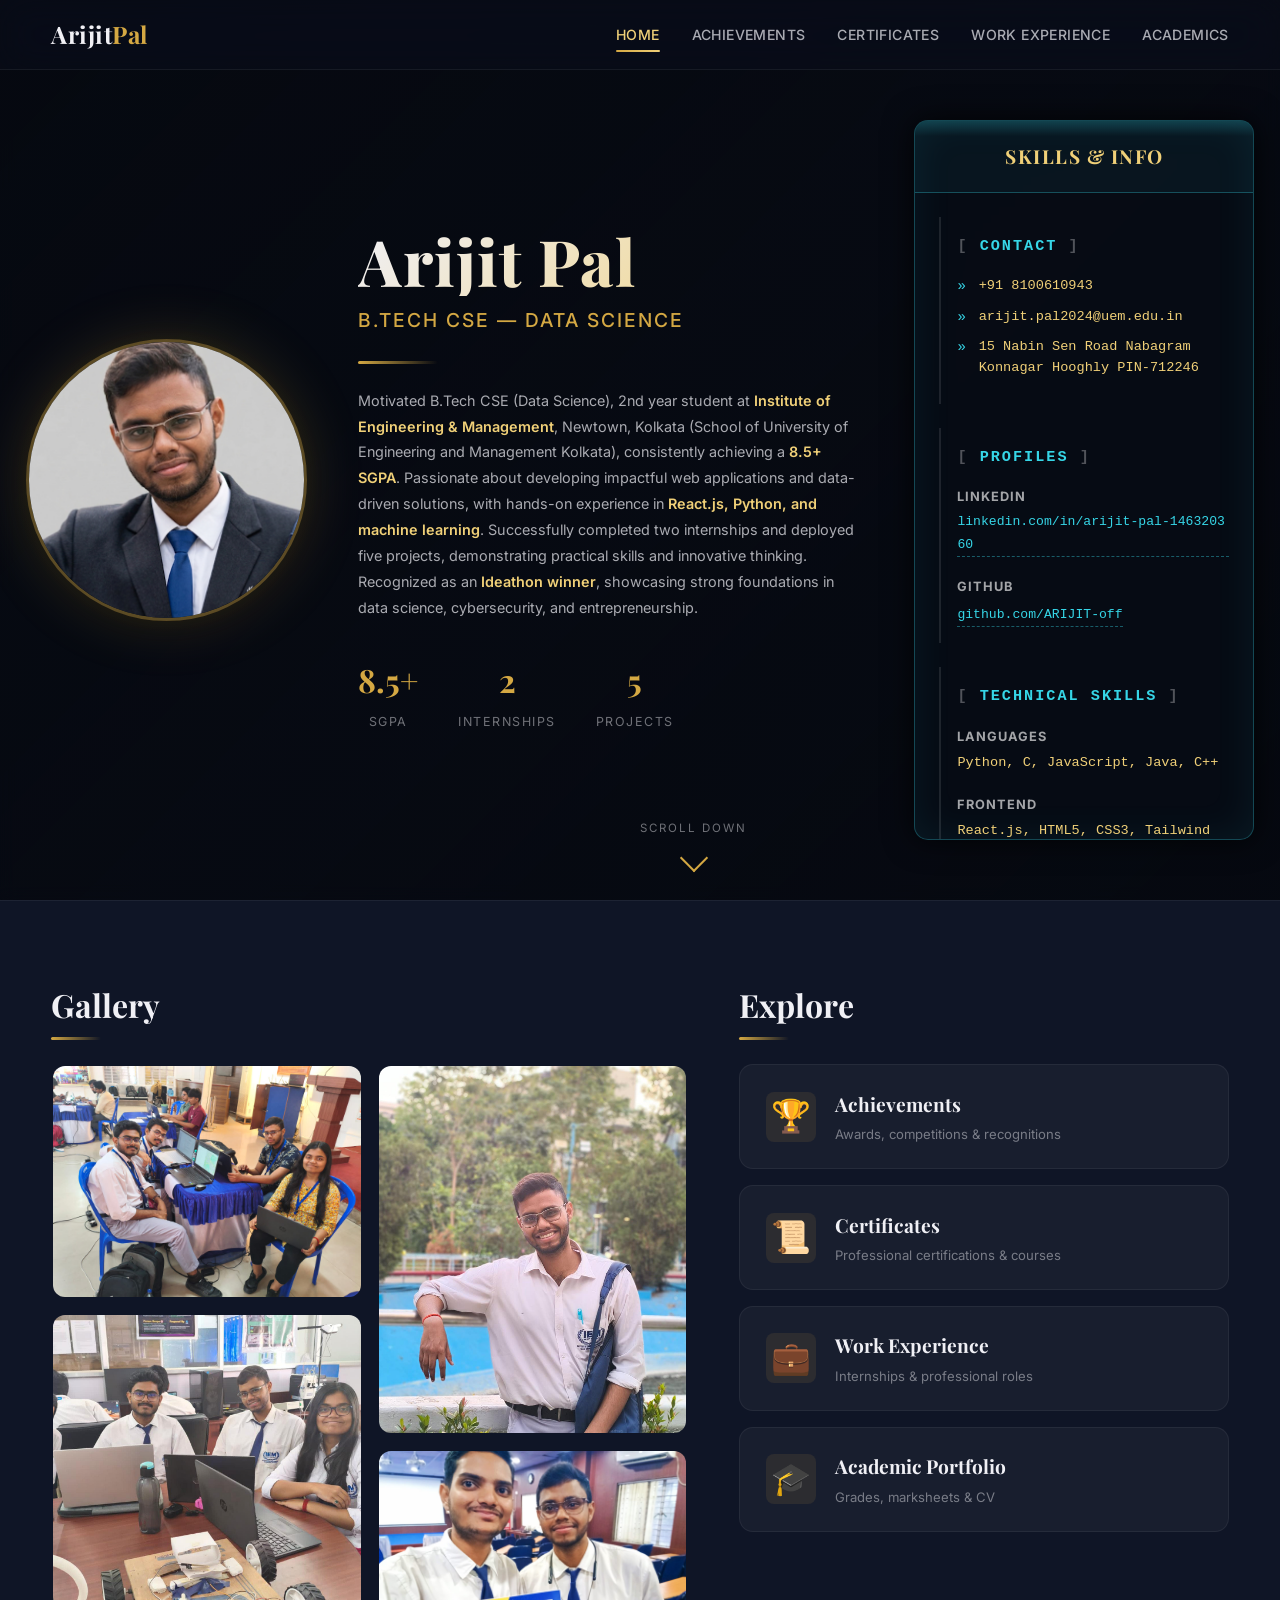
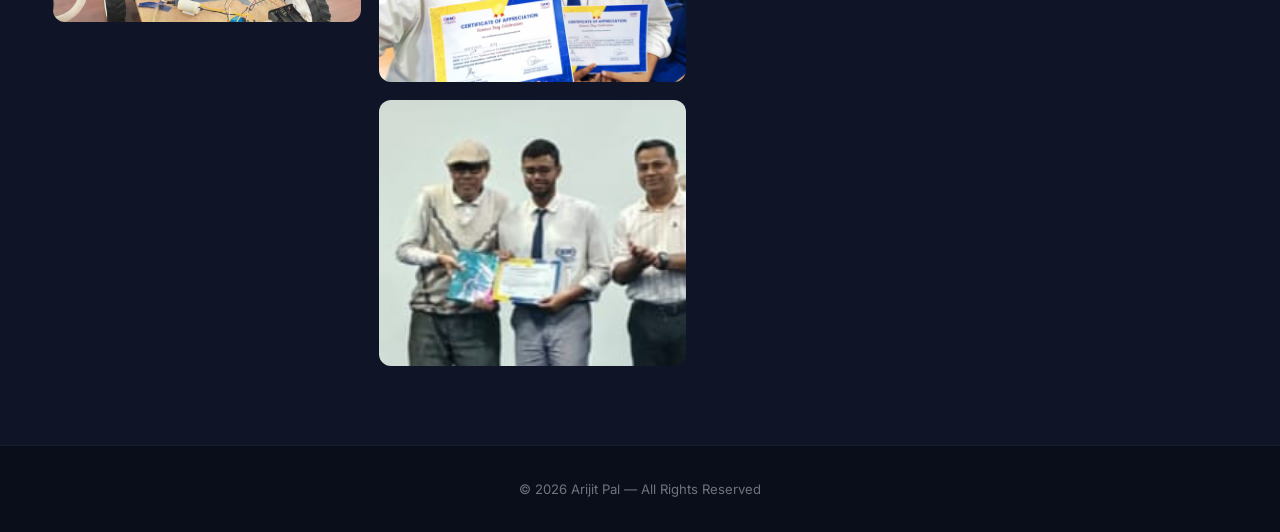
==== index.html @ daf79eeb "Deploy modern UI overhaul" ====
<!DOCTYPE html>
<html lang="en">
<head>
    <meta charset="UTF-8">
    <meta name="viewport" content="width=device-width, initial-scale=1.0">
    <title>Arijit Pal — Portfolio</title>
    <meta name="description" content="Portfolio of Arijit Pal — B.Tech CSE (Data Science) student, developer, and data science enthusiast.">
    <link rel="preconnect" href="https://fonts.googleapis.com">
    <link href="https://fonts.googleapis.com/css2?family=Playfair+Display:wght@400;600;700;800&family=Inter:wght@300;400;500;600;700&display=swap" rel="stylesheet">
    <link rel="stylesheet" href="styles.css">
</head>
<body>

    <!-- NAVBAR -->
    <nav class="navbar" id="navbar">
        <a href="index.html" class="nav-logo">Arijit<span>Pal</span></a>
        <div class="nav-links">
            <a href="index.html" class="nav-link active">Home</a>
            <a href="achievements.html" class="nav-link">Achievements</a>
            <a href="certificates.html" class="nav-link">Certificates</a>
            <a href="workexperience.html" class="nav-link">Work Experience</a>
            <a href="academic.html" class="nav-link">Academics</a>
        </div>
        <button class="nav-toggle" id="navToggle" aria-label="Toggle menu">
            <span></span><span></span><span></span>
        </button>
    </nav>

    <!-- HERO SECTION -->
    <section class="hero" id="hero">
        <video class="hero-video-bg" autoplay muted loop playsinline>
            <source src="HOME/Screen Recording 2026-04-04 205414.mp4" type="video/mp4">
        </video>
        <div class="hero-overlay"></div>
        <div class="hero-content">
            <!-- LEFT MAIN CONTENT -->
            <div class="hero-main" data-animate="fade-right">
                <div class="hero-photo-wrap">
                    <div class="hero-photo-glow"></div>
                    <img src="Screenshot 2026-03-30 230959.png" alt="Arijit Pal" class="hero-photo">
                </div>
                <div class="hero-text">
                    <h1 class="hero-name">Arijit Pal</h1>
                    <p class="hero-title">B.Tech CSE — Data Science</p>
                    <div class="hero-divider"></div>
                    <p class="hero-bio">
                        Motivated B.Tech CSE (Data Science), 2nd year student at 
                        <strong>Institute of Engineering &amp; Management</strong>, Newtown, Kolkata 
                        (School of University of Engineering and Management Kolkata), consistently achieving 
                        a <strong>8.5+ SGPA</strong>. Passionate about developing impactful web applications 
                        and data-driven solutions, with hands-on experience in <strong>React.js, Python, 
                        and machine learning</strong>. Successfully completed two internships and deployed 
                        five projects, demonstrating practical skills and innovative thinking. Recognized 
                        as an <strong>Ideathon winner</strong>, showcasing strong foundations in data science, 
                        cybersecurity, and entrepreneurship.
                    </p>
                    <div class="hero-stats">
                        <div class="stat-item">
                            <span class="stat-number">8.5+</span>
                            <span class="stat-label">SGPA</span>
                        </div>
                        <div class="stat-item">
                            <span class="stat-number">2</span>
                            <span class="stat-label">Internships</span>
                        </div>
                        <div class="stat-item">
                            <span class="stat-number">5</span>
                            <span class="stat-label">Projects</span>
                        </div>
                    </div>
                </div>
            </div>

            <!-- RIGHT SIDEBAR -->
            <div class="hero-sidebar" data-animate="fade-left" id="heroSidebar">
                <div class="sidebar-glow"></div>
                <div class="sidebar-progress-bar"></div>
                
                <div class="sidebar-header">
                    <div class="sidebar-title">Skills &amp; Info</div>
                </div>

                <div class="sidebar-content" id="sidebarContent">
                    <div class="sidebar-section cyber-reveal">
                        <h3>CONTACT</h3>
                        <ul>
                            <li><span class="sidebar-bullet">»</span> <span class="cyber-text">+91 8100610943</span></li>
                            <li><span class="sidebar-bullet">»</span> <span class="cyber-text">arijit.pal2024@uem.edu.in</span></li>
                            <li><span class="sidebar-bullet">»</span> <span class="cyber-text">15 Nabin Sen Road Nabagram<br>Konnagar Hooghly PIN-712246</span></li>
                        </ul>
                    </div>
                    
                    <div class="sidebar-section cyber-reveal">
                        <h3>PROFILES</h3>
                        <div class="sidebar-item">
                            <strong class="cyber-label">LinkedIn</strong>
                            <a href="https://linkedin.com/in/arijit-pal-146320360" class="cyber-link" target="_blank" rel="noopener noreferrer">linkedin.com/in/arijit-pal-146320360</a>
                        </div>
                        <div class="sidebar-item">
                            <strong class="cyber-label">GitHub</strong>
                            <a href="https://github.com/ARIJIT-off" class="cyber-link" target="_blank" rel="noopener noreferrer">github.com/ARIJIT-off</a>
                        </div>
                    </div>

                    <div class="sidebar-section cyber-reveal">
                        <h3>TECHNICAL SKILLS</h3>
                        <div class="sidebar-item">
                            <strong class="cyber-label">Languages</strong>
                            <p class="cyber-text">Python, C, JavaScript, Java, C++</p>
                        </div>
                        <div class="sidebar-item">
                            <strong class="cyber-label">Frontend</strong>
                            <p class="cyber-text">React.js, HTML5, CSS3, Tailwind</p>
                        </div>
                        <div class="sidebar-item">
                            <strong class="cyber-label">Backend</strong>
                            <p class="cyber-text">Node.js, Express.js, Next.js</p>
                        </div>
                        <div class="sidebar-item">
                            <strong class="cyber-label">Data / ML</strong>
                            <p class="cyber-text">Pandas, NumPy, Scikit-learn, EDA</p>
                        </div>
                        <div class="sidebar-item">
                            <strong class="cyber-label">Databases</strong>
                            <p class="cyber-text">MySQL, SQL, Data Warehousing</p>
                        </div>
                        <div class="sidebar-item">
                            <strong class="cyber-label">Tools</strong>
                            <p class="cyber-text">Git, GitHub, Canvas API, Leaflet.js</p>
                        </div>
                        <div class="sidebar-item">
                            <strong class="cyber-label">Security</strong>
                            <p class="cyber-text">Cybersecurity Fundamentals</p>
                        </div>
                        <div class="sidebar-item">
                            <strong class="cyber-label">Other</strong>
                            <p class="cyber-text">Framer Motion, Chart.js, qrcode.js</p>
                        </div>
                    </div>

                    <div class="sidebar-section cyber-reveal">
                        <h3>COLLEGE DETAILS</h3>
                        <div class="sidebar-item">
                            <strong class="cyber-label">Enrollment id</strong>
                            <p class="cyber-text">12024002037046</p>
                        </div>
                        <div class="sidebar-item">
                            <strong class="cyber-label">Registration No.</strong>
                            <p class="cyber-text">304202400901653</p>
                        </div>
                        <div class="sidebar-item">
                            <strong class="cyber-label">Institute</strong>
                            <p class="cyber-text">IEM Newtown/ UEM Kolkata</p>
                        </div>
                    </div>
                </div>
            </div>
        </div>
        <div class="scroll-indicator">
            <span>Scroll Down</span>
            <div class="scroll-arrow"></div>
        </div>
    </section>

    <!-- BOTTOM SECTION -->
    <section class="home-bottom" id="explore">
        <div class="home-bottom-inner">
            <!-- LEFT: Masonry Collage -->
            <div class="masonry-section" data-animate="fade-up">
                <h2 class="section-heading">Gallery</h2>
                <div class="masonry-grid" id="masonryGrid">
                    <div class="masonry-item masonry-tall">
                        <img src="HOME/hackathon.jpeg" alt="Hackathon" loading="lazy">
                        <div class="masonry-overlay"><span>Hackathon</span></div>
                    </div>
                    <div class="masonry-item">
                        <img src="HOME/idec.jpeg" alt="IDEC" loading="lazy">
                        <div class="masonry-overlay"><span>IDEC</span></div>
                    </div>
                    <div class="masonry-item masonry-wide">
                        <img src="HOME/WhatsApp Image 2026-04-04 at 22.47.04.jpeg" alt="Moment" loading="lazy">
                        <div class="masonry-overlay"><span>Moments</span></div>
                    </div>
                    <div class="masonry-item masonry-tall">
                        <img src="HOME/WhatsApp Image 2026-04-04 at 22.51.57.jpeg" alt="Event" loading="lazy">
                        <div class="masonry-overlay"><span>Events</span></div>
                    </div>
                    <div class="masonry-item">
                        <img src="HOME/nice guy.jpeg" alt="Portrait" loading="lazy">
                        <div class="masonry-overlay"><span>Portrait</span></div>
                    </div>
                </div>
            </div>

            <!-- RIGHT: Navigation Cards -->
            <div class="nav-cards-section" data-animate="fade-up">
                <h2 class="section-heading">Explore</h2>
                <div class="nav-cards">
                    <a href="achievements.html" class="nav-card" id="navCardAchievements">
                        <div class="nav-card-icon">🏆</div>
                        <div class="nav-card-content">
                            <h3>Achievements</h3>
                            <p>Awards, competitions & recognitions</p>
                        </div>
                        <div class="nav-card-arrow">→</div>
                    </a>
                    <a href="certificates.html" class="nav-card" id="navCardCertificates">
                        <div class="nav-card-icon">📜</div>
                        <div class="nav-card-content">
                            <h3>Certificates</h3>
                            <p>Professional certifications & courses</p>
                        </div>
                        <div class="nav-card-arrow">→</div>
                    </a>
                    <a href="workexperience.html" class="nav-card" id="navCardWork">
                        <div class="nav-card-icon">💼</div>
                        <div class="nav-card-content">
                            <h3>Work Experience</h3>
                            <p>Internships & professional roles</p>
                        </div>
                        <div class="nav-card-arrow">→</div>
                    </a>
                    <a href="academic.html" class="nav-card" id="navCardAcademic">
                        <div class="nav-card-icon">🎓</div>
                        <div class="nav-card-content">
                            <h3>Academic Portfolio</h3>
                            <p>Grades, marksheets & CV</p>
                        </div>
                        <div class="nav-card-arrow">→</div>
                    </a>
                </div>
            </div>
        </div>
    </section>

    <!-- FOOTER -->
    <footer class="footer">
        <p>&copy; 2026 Arijit Pal — All Rights Reserved</p>
    </footer>

    <script src="main.js"></script>
</body>
</html>
---- styles.css ----
/* ===================================
   GLOBAL DESIGN SYSTEM
   =================================== */
:root {
    --bg-primary: #0a0e1a;
    --bg-secondary: #0f1526;
    --bg-card: rgba(15, 21, 38, 0.85);
    --bg-card-hover: rgba(25, 35, 60, 0.95);
    --bg-glass: rgba(255, 255, 255, 0.04);
    --bg-glass-hover: rgba(255, 255, 255, 0.08);

    --accent-gold: #d4a843;
    --accent-gold-light: #f0d078;
    --accent-blue: #4a9eff;
    --accent-blue-dark: #2d6bc4;
    --accent-cyan: #36d6e7;

    --text-primary: #f0f0f5;
    --text-secondary: rgba(240, 240, 245, 0.7);
    --text-muted: rgba(240, 240, 245, 0.45);

    --border-subtle: rgba(255, 255, 255, 0.06);
    --border-accent: rgba(212, 168, 67, 0.3);

    --font-display: 'Playfair Display', Georgia, serif;
    --font-body: 'Inter', -apple-system, BlinkMacSystemFont, sans-serif;

    --radius-sm: 8px;
    --radius-md: 14px;
    --radius-lg: 22px;
    --radius-xl: 32px;

    --shadow-card: 0 8px 32px rgba(0, 0, 0, 0.4);
    --shadow-glow: 0 0 40px rgba(212, 168, 67, 0.15);
    --shadow-hover: 0 12px 48px rgba(0, 0, 0, 0.6);

    --transition-fast: 0.2s cubic-bezier(0.4, 0, 0.2, 1);
    --transition-smooth: 0.4s cubic-bezier(0.4, 0, 0.2, 1);
    --transition-slow: 0.6s cubic-bezier(0.22, 1, 0.36, 1);
}

*, *::before, *::after {
    margin: 0;
    padding: 0;
    box-sizing: border-box;
}

html {
    scroll-behavior: smooth;
    font-size: 16px;
}

body {
    font-family: var(--font-body);
    background: var(--bg-primary);
    color: var(--text-primary);
    line-height: 1.7;
    overflow-x: hidden;
    -webkit-font-smoothing: antialiased;
}

img {
    display: block;
    max-width: 100%;
    height: auto;
}

a {
    color: inherit;
    text-decoration: none;
}

/* ===================================
   NAVBAR
   =================================== */
.navbar {
    position: fixed;
    top: 0;
    left: 0;
    right: 0;
    z-index: 1000;
    display: flex;
    align-items: center;
    justify-content: space-between;
    padding: 0 clamp(1.5rem, 4vw, 4rem);
    height: 70px;
    background: rgba(10, 14, 26, 0.6);
    backdrop-filter: blur(20px) saturate(1.6);
    -webkit-backdrop-filter: blur(20px) saturate(1.6);
    border-bottom: 1px solid var(--border-subtle);
    transition: background var(--transition-fast);
}

.navbar.scrolled {
    background: rgba(10, 14, 26, 0.92);
}

.nav-logo {
    font-family: var(--font-display);
    font-size: 1.5rem;
    font-weight: 700;
    letter-spacing: 0.5px;
    color: var(--text-primary);
}
.nav-logo span {
    color: var(--accent-gold);
}

.nav-links {
    display: flex;
    gap: 2rem;
}

.nav-link {
    font-size: 0.88rem;
    font-weight: 500;
    letter-spacing: 0.4px;
    text-transform: uppercase;
    color: var(--text-secondary);
    position: relative;
    padding: 0.25rem 0;
    transition: color var(--transition-fast);
}
.nav-link::after {
    content: '';
    position: absolute;
    bottom: -2px;
    left: 0;
    width: 0;
    height: 2px;
    background: linear-gradient(90deg, var(--accent-gold), var(--accent-gold-light));
    border-radius: 1px;
    transition: width var(--transition-smooth);
}
.nav-link:hover,
.nav-link.active {
    color: var(--accent-gold-light);
}
.nav-link:hover::after,
.nav-link.active::after {
    width: 100%;
}

.nav-toggle {
    display: none;
    flex-direction: column;
    gap: 5px;
    background: none;
    border: none;
    cursor: pointer;
    padding: 4px;
}
.nav-toggle span {
    width: 24px;
    height: 2px;
    background: var(--text-primary);
    border-radius: 2px;
    transition: var(--transition-fast);
}

/* ===================================
   HERO SECTION
   =================================== */
.hero {
    position: relative;
    min-height: 100vh;
    display: flex;
    align-items: center;
    justify-content: center;
    overflow: hidden;
}

.hero-video-bg {
    position: absolute;
    inset: 0;
    width: 100%;
    height: 100%;
    object-fit: cover;
    z-index: 0;
}

.hero-overlay {
    position: absolute;
    inset: 0;
    background: linear-gradient(
        135deg,
        rgba(6, 9, 16, 0.96) 0%,
        rgba(6, 9, 16, 0.75) 50%,
        rgba(6, 9, 16, 0.96) 100%
    );
    backdrop-filter: blur(8px);
    -webkit-backdrop-filter: blur(8px);
    z-index: 1;
}

.hero-content {
    position: relative;
    z-index: 2;
    display: grid;
    grid-template-columns: 1fr 340px;
    gap: clamp(2rem, 4vw, 4rem);
    max-width: 1400px;
    width: 96%;
    padding-top: 100px;
    padding-bottom: 40px;
    align-items: center;
}

.hero-main {
    display: flex;
    align-items: center;
    gap: clamp(2rem, 4vw, 4rem);
}

/* ===================================
   CYBERPUNK HUD SIDEBAR
   =================================== */
.hero-sidebar {
    position: relative;
    background: rgba(8, 12, 22, 0.85);
    backdrop-filter: blur(20px);
    -webkit-backdrop-filter: blur(20px);
    border: 1px solid rgba(54, 214, 231, 0.3);
    border-radius: var(--radius-md);
    color: var(--text-primary);
    font-size: 0.88rem;
    max-height: 80vh;
    box-shadow: 0 0 30px rgba(0, 0, 0, 0.8), inset 0 0 40px rgba(54, 214, 231, 0.08);
    display: flex;
    flex-direction: column;
    overflow: hidden; /* Content scrolls inside .sidebar-content */
}

/* Mouse spotlight glow via JS */
.sidebar-glow {
    position: absolute;
    top: 0; left: 0; right: 0; bottom: 0;
    background: radial-gradient(
        500px circle at var(--mouse-x, -1000px) var(--mouse-y, -1000px),
        rgba(54, 214, 231, 0.15),
        transparent 40%
    );
    z-index: 0;
    pointer-events: none;
    transition: background 0.1s;
}

/* Moving scanline */
.hero-sidebar::after {
    content: '';
    position: absolute;
    top: 0; left: 0;
    width: 100%;
    height: 15px;
    background: linear-gradient(to bottom, rgba(54, 214, 231, 0.2), transparent);
    animation: scanline 8s linear infinite;
    pointer-events: none;
    z-index: 10;
}
@keyframes scanline {
    0% { transform: translateY(-15px); opacity: 0; }
    5% { opacity: 1; }
    40% { opacity: 1; }
    50% { transform: translateY(100vh); opacity: 0; }
    100% { transform: translateY(100vh); opacity: 0; }
}

/* Scroll progress indicator */
.sidebar-progress-bar {
    position: absolute;
    left: 0;
    top: 0;
    width: 3px;
    height: calc(100% * var(--scroll-progress, 0));
    background: var(--accent-cyan);
    box-shadow: 0 0 15px var(--accent-cyan);
    z-index: 5;
    transition: height 0.1s ease-out;
}

/* HUD Header inside sidebar */
.sidebar-header {
    display: flex;
    justify-content: center;
    align-items: center;
    padding: 1.2rem 1.5rem;
    background: rgba(54, 214, 231, 0.05);
    border-bottom: 1px solid rgba(54, 214, 231, 0.3);
    position: relative;
    z-index: 2;
}
.sidebar-title {
    font-family: var(--font-display);
    font-size: 1.2rem;
    font-weight: 700;
    color: var(--accent-gold-light);
    letter-spacing: 1.5px;
    text-transform: uppercase;
}

/* Scrollable Content */
.sidebar-content {
    padding: 1.5rem;
    overflow-y: auto;
    position: relative;
    z-index: 2;
    flex: 1; 
    scroll-behavior: smooth;
}

.sidebar-content::-webkit-scrollbar {
    width: 4px;
}
.sidebar-content::-webkit-scrollbar-thumb {
    background: rgba(54, 214, 231, 0.5);
    border-radius: 2px;
}
.sidebar-content::-webkit-scrollbar-track {
    background: transparent;
}

/* Sections */
.sidebar-section {
    position: relative;
    padding: 1rem 0 1rem 1rem;
    margin-bottom: 1.5rem;
    border-left: 2px solid rgba(255, 255, 255, 0.1);
    transition: all 0.4s cubic-bezier(0.175, 0.885, 0.32, 1.275);
}
.sidebar-section:hover {
    border-left-color: var(--accent-cyan);
    background: linear-gradient(90deg, rgba(54, 214, 231, 0.05), transparent);
    transform: translateX(6px);
}
.sidebar-section h3 {
    font-family: 'Courier New', Courier, monospace;
    font-size: 0.95rem;
    font-weight: 700;
    color: var(--accent-cyan);
    text-transform: uppercase;
    margin-bottom: 1rem;
    letter-spacing: 2px;
    display: inline-block;
}
.sidebar-section h3::before {
    content: '[ ';
    color: rgba(255, 255, 255, 0.3);
}
.sidebar-section h3::after {
    content: ' ]';
    color: rgba(255, 255, 255, 0.3);
}

/* Scroll Reveal animation for items */
.cyber-reveal {
    opacity: 0;
    transform: translateY(20px);
}
.cyber-reveal.visible {
    opacity: 1;
    transform: translateY(0);
}

/* Items */
.sidebar-section ul {
    list-style: none;
    margin: 0;
    padding: 0;
}
.sidebar-section ul li {
    display: flex;
    gap: 0.8rem;
    margin-bottom: 0.6rem;
    color: var(--text-secondary);
    line-height: 1.5;
}
.sidebar-bullet {
    color: var(--accent-cyan);
    font-family: monospace;
}
.cyber-label {
    color: rgba(255, 255, 255, 0.9);
    font-size: 0.8rem;
    text-transform: uppercase;
    letter-spacing: 1px;
    display: block;
    margin-bottom: 0.2rem;
    opacity: 0.7;
}
.cyber-text {
    color: var(--accent-gold-light);
    font-family: 'Courier New', Courier, monospace;
    font-size: 0.85rem;
    margin: 0;
}
.cyber-link {
    color: var(--accent-cyan);
    font-family: 'Courier New', Courier, monospace;
    font-size: 0.82rem;
    transition: all 0.2s;
    text-decoration: none;
    border-bottom: 1px dashed rgba(54, 214, 231, 0.4);
    display: inline-block;
    word-break: break-all;
}
.cyber-link:hover {
    color: #fff;
    border-bottom-color: #fff;
    text-shadow: 0 0 8px rgba(255, 255, 255, 0.5);
}

.sidebar-item {
    margin-bottom: 1.2rem;
}
.sidebar-item:last-child {
    margin-bottom: 0;
}

.hero-photo-wrap {
    position: relative;
    flex-shrink: 0;
}
.hero-photo-glow {
    position: absolute;
    inset: -20px;
    border-radius: 50%;
    background: radial-gradient(circle, rgba(212, 168, 67, 0.25), transparent 70%);
    animation: glowPulse 4s ease-in-out infinite;
    z-index: 0;
}
@keyframes glowPulse {
    0%, 100% { opacity: 0.6; transform: scale(1); }
    50% { opacity: 1; transform: scale(1.08); }
}

.hero-photo {
    width: clamp(180px, 22vw, 300px);
    height: clamp(180px, 22vw, 300px);
    border-radius: 50%;
    object-fit: cover;
    border: 3px solid rgba(212, 168, 67, 0.4);
    box-shadow: 0 0 60px rgba(212, 168, 67, 0.2), var(--shadow-card);
    position: relative;
    z-index: 1;
    transition: transform var(--transition-smooth);
}
.hero-photo:hover {
    transform: scale(1.05);
}

.hero-text {
    flex: 1;
}

.hero-name {
    font-family: var(--font-display);
    font-size: clamp(2.4rem, 5vw, 4rem);
    font-weight: 800;
    letter-spacing: 1px;
    background: linear-gradient(135deg, var(--text-primary), var(--accent-gold-light));
    -webkit-background-clip: text;
    -webkit-text-fill-color: transparent;
    background-clip: text;
    line-height: 1.1;
}

.hero-title {
    font-size: clamp(1rem, 1.5vw, 1.2rem);
    font-weight: 500;
    color: var(--accent-gold);
    margin-top: 0.5rem;
    letter-spacing: 2px;
    text-transform: uppercase;
}

.hero-divider {
    width: 80px;
    height: 3px;
    background: linear-gradient(90deg, var(--accent-gold), transparent);
    margin: 1.5rem 0;
    border-radius: 2px;
}

.hero-bio {
    font-size: clamp(0.9rem, 1.1vw, 1.05rem);
    color: var(--text-secondary);
    line-height: 1.8;
    max-width: 600px;
}
.hero-bio strong {
    color: var(--accent-gold-light);
    font-weight: 600;
}

.hero-stats {
    display: flex;
    gap: 2.5rem;
    margin-top: 2rem;
}
.stat-item {
    text-align: center;
}
.stat-number {
    display: block;
    font-family: var(--font-display);
    font-size: 2rem;
    font-weight: 700;
    color: var(--accent-gold);
}
.stat-label {
    font-size: 0.78rem;
    text-transform: uppercase;
    letter-spacing: 1.5px;
    color: var(--text-muted);
    margin-top: 0.2rem;
}

/* Scroll indicator */
.scroll-indicator {
    position: absolute;
    bottom: 2rem;
    left: 50%;
    transform: translateX(-50%);
    z-index: 2;
    text-align: center;
    animation: fadeInUp 1s 1.5s both;
}
.scroll-indicator span {
    font-size: 0.72rem;
    text-transform: uppercase;
    letter-spacing: 2px;
    color: var(--text-muted);
}
.scroll-arrow {
    width: 20px;
    height: 20px;
    border-right: 2px solid var(--accent-gold);
    border-bottom: 2px solid var(--accent-gold);
    transform: rotate(45deg);
    margin: 0.5rem auto 0;
    animation: scrollBounce 2s ease-in-out infinite;
}
@keyframes scrollBounce {
    0%, 100% { transform: rotate(45deg) translateY(0); opacity: 0.5; }
    50% { transform: rotate(45deg) translateY(6px); opacity: 1; }
}

/* ===================================
   HOME BOTTOM SECTION
   =================================== */
.home-bottom {
    padding: clamp(3rem, 6vw, 6rem) 0;
    background: var(--bg-secondary);
    border-top: 1px solid var(--border-subtle);
}

.home-bottom-inner {
    display: grid;
    grid-template-columns: 1.3fr 1fr;
    gap: clamp(2rem, 4vw, 4rem);
    max-width: 1300px;
    margin: 0 auto;
    padding: 0 clamp(1.5rem, 4vw, 4rem);
}

.section-heading {
    font-family: var(--font-display);
    font-size: clamp(1.6rem, 2.5vw, 2.2rem);
    font-weight: 700;
    margin-bottom: 2rem;
    position: relative;
    display: inline-block;
}
.section-heading::after {
    content: '';
    position: absolute;
    bottom: -8px;
    left: 0;
    width: 50px;
    height: 3px;
    background: linear-gradient(90deg, var(--accent-gold), transparent);
    border-radius: 2px;
}

/* MASONRY GRID — Pinterest-style */
.masonry-grid {
    columns: 2;
    column-gap: 14px;
}

.masonry-item {
    break-inside: avoid;
    margin-bottom: 14px;
    border-radius: var(--radius-md);
    overflow: hidden;
    position: relative;
    cursor: pointer;
    border: 2px solid transparent;
    transition: transform var(--transition-smooth), border-color var(--transition-smooth), box-shadow var(--transition-smooth);
}
.masonry-item:hover {
    transform: translateY(-4px);
    border-color: var(--accent-gold);
    box-shadow: 0 8px 30px rgba(212, 168, 67, 0.2);
    z-index: 2;
}
.masonry-item img {
    width: 100%;
    height: auto;
    display: block;
    object-fit: cover;
    transition: transform var(--transition-slow), filter var(--transition-smooth);
}
.masonry-item:hover img {
    transform: scale(1.06);
    filter: brightness(1.1);
}
.masonry-overlay {
    position: absolute;
    inset: 0;
    background: linear-gradient(to top, rgba(10, 14, 26, 0.85) 0%, rgba(10, 14, 26, 0.3) 40%, transparent 70%);
    display: flex;
    align-items: flex-end;
    padding: 1rem 1.2rem;
    opacity: 0;
    transition: opacity var(--transition-smooth);
}
.masonry-item:hover .masonry-overlay {
    opacity: 1;
}
.masonry-overlay span {
    font-size: 0.85rem;
    font-weight: 600;
    letter-spacing: 0.5px;
    color: var(--accent-gold-light);
}

/* NAV CARDS */
.nav-cards {
    display: flex;
    flex-direction: column;
    gap: 1rem;
}

.nav-card {
    display: flex;
    align-items: center;
    gap: 1.2rem;
    padding: 1.4rem 1.6rem;
    background: var(--bg-glass);
    border: 1px solid var(--border-subtle);
    border-radius: var(--radius-md);
    transition: all var(--transition-smooth);
    position: relative;
    overflow: hidden;
}
.nav-card::before {
    content: '';
    position: absolute;
    inset: 0;
    background: linear-gradient(135deg, rgba(212, 168, 67, 0.08), transparent);
    opacity: 0;
    transition: opacity var(--transition-fast);
}
.nav-card:hover {
    background: var(--bg-glass-hover);
    border-color: var(--border-accent);
    transform: translateX(8px);
    box-shadow: var(--shadow-glow);
}
.nav-card:hover::before {
    opacity: 1;
}

.nav-card-icon {
    font-size: 2rem;
    flex-shrink: 0;
    width: 50px;
    height: 50px;
    display: flex;
    align-items: center;
    justify-content: center;
    background: rgba(212, 168, 67, 0.1);
    border-radius: var(--radius-sm);
}

.nav-card-content h3 {
    font-family: var(--font-display);
    font-size: 1.2rem;
    font-weight: 700;
    margin-bottom: 0.2rem;
}
.nav-card-content p {
    font-size: 0.82rem;
    color: var(--text-muted);
}

.nav-card-arrow {
    margin-left: auto;
    font-size: 1.5rem;
    color: var(--accent-gold);
    opacity: 0;
    transform: translateX(-10px);
    transition: all var(--transition-smooth);
}
.nav-card:hover .nav-card-arrow {
    opacity: 1;
    transform: translateX(0);
}

/* ===================================
   PAGE HEADER (Sub-pages)
   =================================== */
.page-hero {
    position: relative;
    min-height: 50vh;
    display: flex;
    align-items: center;
    justify-content: center;
    overflow: hidden;
    padding-top: 70px;
}
.page-hero .hero-video-bg {
    position: absolute;
    inset: 0;
    width: 100%;
    height: 100%;
    object-fit: cover;
    z-index: 0;
}
.page-hero .hero-overlay {
    position: absolute;
    inset: 0;
    background: rgba(10, 14, 26, 0.7);
    z-index: 1;
}
.page-hero-content {
    position: relative;
    z-index: 2;
    text-align: center;
}
.page-hero-content h1 {
    font-family: var(--font-display);
    font-size: clamp(2.5rem, 5vw, 4rem);
    font-weight: 800;
    background: linear-gradient(135deg, var(--text-primary), var(--accent-gold-light));
    -webkit-background-clip: text;
    -webkit-text-fill-color: transparent;
    background-clip: text;
}
.page-hero-content p {
    color: var(--text-secondary);
    margin-top: 0.5rem;
    font-size: 1.1rem;
}

/* ===================================
   SPLIT SECTIONS (Achievements)
   =================================== */
.split-section {
    position: relative;
    min-height: 60vh;
    padding: clamp(3rem, 6vw, 6rem) clamp(1.5rem, 4vw, 4rem);
    display: flex;
    align-items: center;
    justify-content: center;
    overflow: hidden;
}
.split-section .section-video-bg {
    position: absolute;
    inset: 0;
    width: 100%;
    height: 100%;
    object-fit: cover;
    z-index: 0;
}
.split-section .section-overlay {
    position: absolute;
    inset: 0;
    background: rgba(10, 14, 26, 0.75);
    z-index: 1;
}
.split-section .section-content {
    position: relative;
    z-index: 2;
    max-width: 1300px;
    width: 100%;
}

/* COLLAGE LAYOUT — True masonry with CSS columns */
.collage-grid {
    columns: 2;
    column-gap: 14px;
}

.collage-item {
    break-inside: avoid;
    margin-bottom: 14px;
    border-radius: var(--radius-md);
    overflow: hidden;
    position: relative;
    border: 2px solid rgba(255, 255, 255, 0.08);
    transition: transform var(--transition-smooth), box-shadow var(--transition-smooth), border-color var(--transition-smooth);
}
.collage-item:hover {
    transform: translateY(-4px);
    box-shadow: 0 12px 40px rgba(212, 168, 67, 0.25);
    border-color: var(--accent-gold);
    z-index: 3;
}
.collage-item img {
    width: 100%;
    height: auto;
    display: block;
    transition: transform var(--transition-slow), filter var(--transition-smooth);
}
.collage-item:hover img {
    transform: scale(1.05);
    filter: brightness(1.1);
}
.collage-item::after {
    content: '';
    position: absolute;
    inset: 0;
    background: linear-gradient(to top, rgba(10, 14, 26, 0.5) 0%, transparent 50%);
    pointer-events: none;
    transition: opacity var(--transition-smooth);
}
.collage-item:hover::after {
    opacity: 0.3;
}

/* PDF CARDS */
.pdf-grid {
    display: grid;
    grid-template-columns: repeat(auto-fill, minmax(340px, 1fr));
    gap: 1.5rem;
    margin-top: 2rem;
}

.pdf-card {
    background: var(--bg-card);
    border: 1px solid var(--border-subtle);
    border-radius: var(--radius-md);
    overflow: hidden;
    transition: all var(--transition-smooth);
}
.pdf-card:hover {
    border-color: var(--border-accent);
    box-shadow: var(--shadow-glow);
    transform: translateY(-4px);
}

.pdf-preview {
    width: 100%;
    height: 220px;
    background: #111827;
    position: relative;
    overflow: hidden;
}
.pdf-preview iframe,
.pdf-preview embed,
.pdf-preview canvas {
    width: 100%;
    height: 100%;
    border: none;
}
.pdf-preview-placeholder {
    width: 100%;
    height: 100%;
    display: flex;
    flex-direction: column;
    align-items: center;
    justify-content: center;
    background: linear-gradient(135deg, #111827, #1a2332);
    color: var(--text-muted);
    font-size: 0.85rem;
}
.pdf-preview-placeholder .pdf-icon {
    font-size: 3rem;
    margin-bottom: 0.5rem;
}

.pdf-info {
    padding: 1.2rem 1.4rem;
}
.pdf-info h3 {
    font-family: var(--font-display);
    font-size: 1rem;
    font-weight: 600;
    margin-bottom: 0.6rem;
    color: var(--accent-gold-light);
}
.pdf-info p {
    font-size: 0.83rem;
    color: var(--text-secondary);
    line-height: 1.7;
}
.pdf-link {
    display: inline-flex;
    align-items: center;
    gap: 0.4rem;
    margin-top: 0.8rem;
    font-size: 0.8rem;
    font-weight: 600;
    color: var(--accent-blue);
    transition: color var(--transition-fast);
}
.pdf-link:hover {
    color: var(--accent-cyan);
}

/* ===================================
   CERTIFICATE CARDS
   =================================== */
.cert-grid {
    display: grid;
    grid-template-columns: repeat(auto-fill, minmax(300px, 1fr));
    gap: 1.5rem;
    max-width: 1300px;
    margin: 0 auto;
    padding: clamp(2rem, 4vw, 4rem) clamp(1.5rem, 4vw, 4rem);
}

.cert-card {
    background: var(--bg-card);
    border: 1px solid var(--border-subtle);
    border-radius: var(--radius-md);
    overflow: hidden;
    transition: all var(--transition-smooth);
}
.cert-card:hover {
    border-color: var(--border-accent);
    box-shadow: var(--shadow-glow);
    transform: translateY(-4px);
}
.cert-card .pdf-preview {
    height: 200px;
}
.cert-card .cert-info {
    padding: 1rem 1.2rem;
}
.cert-card .cert-info h3 {
    font-family: var(--font-display);
    font-size: 0.95rem;
    font-weight: 600;
    color: var(--accent-gold-light);
}
.cert-card .cert-info p {
    font-size: 0.8rem;
    color: var(--text-muted);
    margin-top: 0.3rem;
}

/* ===================================
   WORK EXPERIENCE
   =================================== */
.work-main-card {
    max-width: 1100px;
    margin: 0 auto;
    display: grid;
    grid-template-columns: 1fr 1fr;
    gap: 2.5rem;
    align-items: start;
    padding: clamp(2rem, 4vw, 4rem) clamp(1.5rem, 4vw, 4rem);
}
.work-main-card .pdf-preview {
    height: 380px;
    border-radius: var(--radius-md);
    overflow: hidden;
    border: 1px solid var(--border-subtle);
}
.work-description {
    padding: 1rem 0;
}
.work-description h2 {
    font-family: var(--font-display);
    font-size: 1.8rem;
    font-weight: 700;
    margin-bottom: 1rem;
    background: linear-gradient(135deg, var(--text-primary), var(--accent-gold-light));
    -webkit-background-clip: text;
    -webkit-text-fill-color: transparent;
    background-clip: text;
}
.work-description p {
    font-size: 0.95rem;
    color: var(--text-secondary);
    line-height: 1.9;
}

.work-gallery {
    max-width: 1100px;
    margin: 0 auto;
    padding: 0 clamp(1.5rem, 4vw, 4rem) clamp(3rem, 6vw, 6rem);
}
.work-gallery h2 {
    font-family: var(--font-display);
    font-size: 1.5rem;
    font-weight: 700;
    margin-bottom: 1.5rem;
}
.work-gallery-grid {
    display: grid;
    grid-template-columns: repeat(auto-fill, minmax(280px, 1fr));
    gap: 1rem;
}
.work-gallery-item {
    border-radius: var(--radius-md);
    overflow: hidden;
    border: 1px solid var(--border-subtle);
    transition: all var(--transition-smooth);
}
.work-gallery-item:hover {
    transform: scale(1.03);
    box-shadow: var(--shadow-hover);
    border-color: var(--border-accent);
}
.work-gallery-item img {
    width: 100%;
    height: 250px;
    object-fit: cover;
    display: block;
}

/* ===================================
   ACADEMIC - GROUPED SECTIONS
   =================================== */
.academic-section {
    max-width: 1300px;
    margin: 0 auto;
    padding: clamp(2rem, 4vw, 4rem) clamp(1.5rem, 4vw, 4rem);
}
.academic-group {
    margin-bottom: 3rem;
}
.academic-group-title {
    font-family: var(--font-display);
    font-size: 1.6rem;
    font-weight: 700;
    margin-bottom: 1.5rem;
    padding-bottom: 0.5rem;
    border-bottom: 2px solid rgba(212, 168, 67, 0.2);
    display: inline-block;
}

/* ===================================
   FULL-PAGE VIDEO BG
   =================================== */
.video-bg-page {
    position: fixed;
    inset: 0;
    z-index: -1;
}
.video-bg-page video {
    width: 100%;
    height: 100%;
    object-fit: cover;
}
.video-bg-page .video-overlay {
    position: absolute;
    inset: 0;
    background: rgba(10, 14, 26, 0.8);
}

/* ===================================
   FOOTER
   =================================== */
.footer {
    text-align: center;
    padding: 2rem;
    border-top: 1px solid var(--border-subtle);
    background: var(--bg-primary);
    font-size: 0.82rem;
    color: var(--text-muted);
}

/* ===================================
   ANIMATIONS
   =================================== */
@keyframes fadeInUp {
    from { opacity: 0; transform: translateY(30px); }
    to   { opacity: 1; transform: translateY(0); }
}
@keyframes fadeInRight {
    from { opacity: 0; transform: translateX(-30px); }
    to   { opacity: 1; transform: translateX(0); }
}
@keyframes fadeInLeft {
    from { opacity: 0; transform: translateX(30px); }
    to   { opacity: 1; transform: translateX(0); }
}

[data-animate] {
    opacity: 0;
    transition: opacity 0.8s ease, transform 0.8s ease;
}
[data-animate="fade-up"] {
    transform: translateY(40px);
}
[data-animate="fade-right"] {
    transform: translateX(-40px);
}
[data-animate="fade-left"] {
    transform: translateX(40px);
}
[data-animate].animate-in {
    opacity: 1;
    transform: translate(0);
}

/* ===================================
   RESPONSIVE
   =================================== */
@media (max-width: 900px) {
    .nav-links {
        display: none;
        position: absolute;
        top: 70px;
        left: 0;
        right: 0;
        flex-direction: column;
        background: rgba(10, 14, 26, 0.97);
        backdrop-filter: blur(20px);
        padding: 1.5rem 2rem;
        gap: 1rem;
        border-bottom: 1px solid var(--border-subtle);
    }
    .nav-links.open {
        display: flex;
    }
    .nav-toggle {
        display: flex;
    }
    .hero-content {
        grid-template-columns: 1fr;
        padding-top: 100px;
        gap: 3rem;
    }
    .hero-main {
        flex-direction: column;
        text-align: center;
    }
    .hero-sidebar {
        max-height: none;
        order: 2;
    }
    .hero-bio {
        margin: 0 auto;
    }
    .hero-stats {
        justify-content: center;
    }
    .hero-divider {
        margin: 1.5rem auto;
    }
    .home-bottom-inner {
        grid-template-columns: 1fr;
    }
    .work-main-card {
        grid-template-columns: 1fr;
    }
    .collage-grid {
        columns: 2;
    }
}

@media (max-width: 600px) {
    .masonry-grid {
        columns: 1;
    }
    .pdf-grid {
        grid-template-columns: 1fr;
    }
    .cert-grid {
        grid-template-columns: 1fr;
    }
    .collage-grid {
        grid-template-columns: 1fr;
    }
}

/* ===================================
   LIGHTBOX
   =================================== */
.lightbox {
    position: fixed;
    inset: 0;
    z-index: 9999;
    background: rgba(0, 0, 0, 0.92);
    display: flex;
    align-items: center;
    justify-content: center;
    opacity: 0;
    visibility: hidden;
    transition: all var(--transition-smooth);
    cursor: zoom-out;
}
.lightbox.active {
    opacity: 1;
    visibility: visible;
}
.lightbox img {
    max-width: 90vw;
    max-height: 90vh;
    object-fit: contain;
    border-radius: var(--radius-sm);
    box-shadow: var(--shadow-hover);
    transform: scale(0.9);
    transition: transform var(--transition-smooth);
}
.lightbox.active img {
    transform: scale(1);
}
.lightbox-close {
    position: absolute;
    top: 1.5rem;
    right: 2rem;
    font-size: 2rem;
    color: white;
    cursor: pointer;
    background: none;
    border: none;
    z-index: 10000;
}
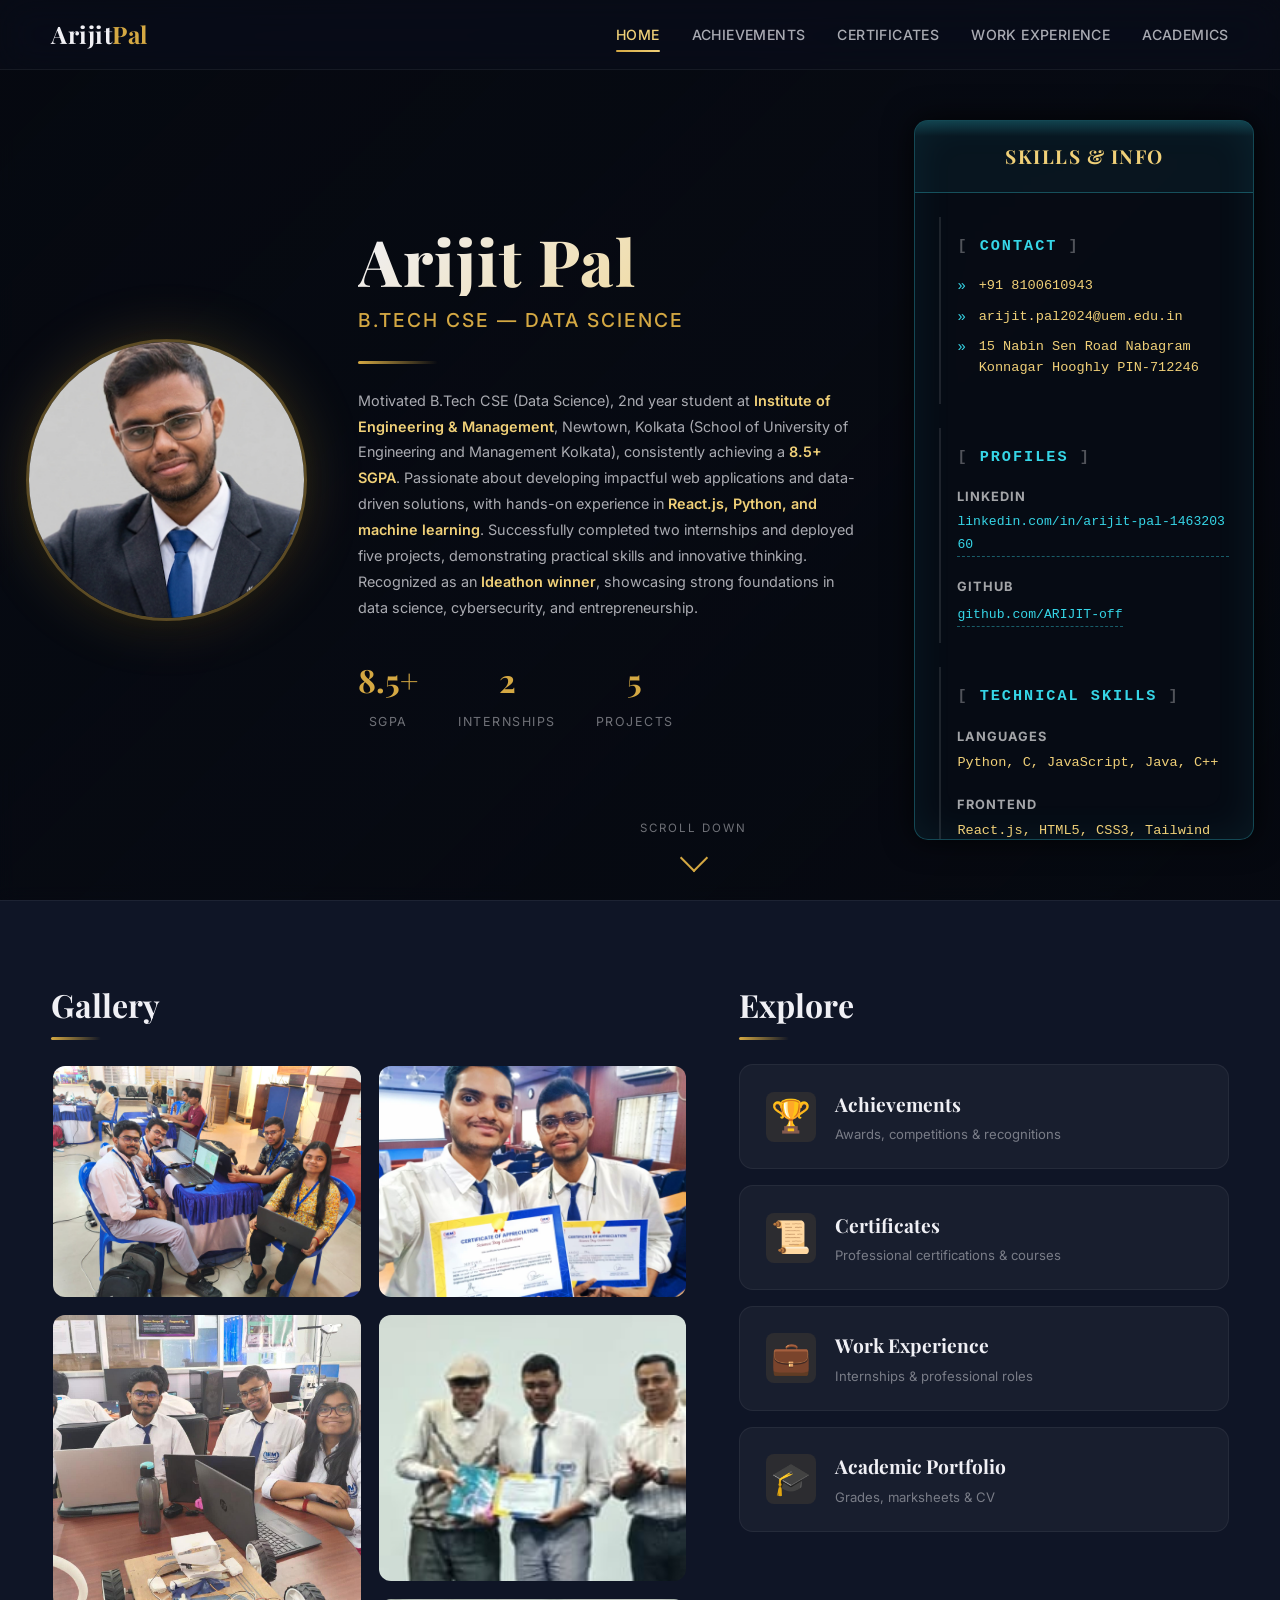
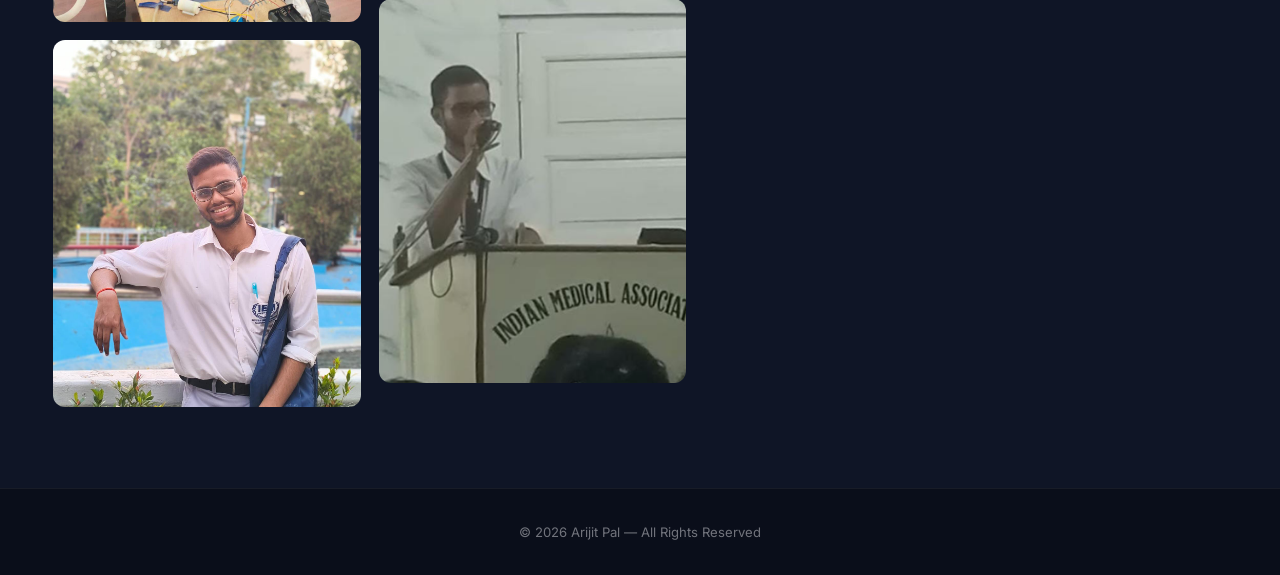
==== commit abdf378d: "Finalized High-Tech Experience Redesign: Swapped Entrepreneurship documents and refined pillar write" ====
--- a/index.html
+++ b/index.html
@@ -189,6 +189,10 @@
                         <img src="HOME/nice guy.jpeg" alt="Portrait" loading="lazy">
                         <div class="masonry-overlay"><span>Portrait</span></div>
                     </div>
+                    <div class="masonry-item masonry-tall">
+                        <img src="Screenshot 2026-04-05 140336.png" alt="Speech" loading="lazy" style="aspect-ratio: 4/5; object-fit: cover; object-position: center 20%; width: 100%; height: 100%;">
+                        <div class="masonry-overlay"><span>Speech</span></div>
+                    </div>
                 </div>
             </div>
 
--- a/styles.css
+++ b/styles.css
@@ -952,75 +952,69 @@
     margin-top: 0.3rem;
 }
 
-/* ===================================
-   WORK EXPERIENCE
-   =================================== */
-.work-main-card {
-    max-width: 1100px;
-    margin: 0 auto;
+/* DUAL PILLAR EXPERIENCE LAYOUT */
+.experience-layout {
     display: grid;
     grid-template-columns: 1fr 1fr;
-    gap: 2.5rem;
-    align-items: start;
-    padding: clamp(2rem, 4vw, 4rem) clamp(1.5rem, 4vw, 4rem);
-}
+    gap: 3rem;
+    max-width: 1400px;
+    margin: 0 auto;
+    padding: 2rem clamp(1.5rem, 4vw, 4rem);
+    align-items: stretch;
+}
+
+.experience-pillar {
+    display: flex;
+    flex-direction: column;
+    gap: 2rem;
+    height: 100%;
+}
+
+.work-main-card.tech-card {
+    display: flex;
+    flex-direction: column;
+    gap: 1.5rem;
+    height: 100%;
+    padding: 2rem;
+    margin: 0;
+}
+
 .work-main-card .pdf-preview {
-    height: 380px;
-    border-radius: var(--radius-md);
-    overflow: hidden;
+    height: 300px;
+    flex-shrink: 0;
+}
+
+.work-gallery-mini {
+    display: grid;
+    grid-template-columns: 1fr 1fr;
+    gap: 1rem;
+    margin-top: 1rem;
+}
+
+.work-gallery-mini img {
+    width: 100%;
+    height: 120px;
+    object-fit: cover;
+    border-radius: var(--radius-sm);
     border: 1px solid var(--border-subtle);
 }
-.work-description {
-    padding: 1rem 0;
-}
-.work-description h2 {
-    font-family: var(--font-display);
-    font-size: 1.8rem;
-    font-weight: 700;
+
+.pillar-heading {
+    display: flex;
+    align-items: center;
+    gap: 1rem;
     margin-bottom: 1rem;
-    background: linear-gradient(135deg, var(--text-primary), var(--accent-gold-light));
-    -webkit-background-clip: text;
-    -webkit-text-fill-color: transparent;
-    background-clip: text;
-}
-.work-description p {
-    font-size: 0.95rem;
-    color: var(--text-secondary);
-    line-height: 1.9;
-}
-
-.work-gallery {
-    max-width: 1100px;
-    margin: 0 auto;
-    padding: 0 clamp(1.5rem, 4vw, 4rem) clamp(3rem, 6vw, 6rem);
-}
-.work-gallery h2 {
-    font-family: var(--font-display);
+}
+
+.pillar-heading i {
     font-size: 1.5rem;
-    font-weight: 700;
-    margin-bottom: 1.5rem;
-}
-.work-gallery-grid {
-    display: grid;
-    grid-template-columns: repeat(auto-fill, minmax(280px, 1fr));
-    gap: 1rem;
-}
-.work-gallery-item {
-    border-radius: var(--radius-md);
-    overflow: hidden;
-    border: 1px solid var(--border-subtle);
-    transition: all var(--transition-smooth);
-}
-.work-gallery-item:hover {
-    transform: scale(1.03);
-    box-shadow: var(--shadow-hover);
-    border-color: var(--border-accent);
-}
-.work-gallery-item img {
-    width: 100%;
-    height: 250px;
-    object-fit: cover;
-    display: block;
+    color: var(--accent-gold);
+}
+
+@media (max-width: 1024px) {
+    .experience-layout {
+        grid-template-columns: 1fr;
+    }
 }
 
 /* ===================================
@@ -1223,3 +1217,50 @@
     border: none;
     z-index: 10000;
 }
+
+/* HIGH-TECH GLOW CARDS */
+.tech-card {
+    position: relative;
+    background: rgba(15, 23, 42, 0.4);
+    border: 1px solid rgba(255, 255, 255, 0.05);
+    border-radius: var(--radius-lg);
+    overflow: hidden;
+    backdrop-filter: blur(12px);
+    -webkit-backdrop-filter: blur(12px);
+    box-shadow: 0 4px 30px rgba(0, 0, 0, 0.1);
+    transition: transform 0.3s ease, border-color 0.3s ease, box-shadow 0.3s ease;
+}
+.tech-card:hover {
+    transform: translateY(-2px);
+    border-color: rgba(255, 215, 0, 0.2);
+    box-shadow: 0 10px 40px rgba(0, 0, 0, 0.4), 0 0 20px rgba(255, 215, 0, 0.05);
+}
+.tech-card::before {
+    content: '';
+    position: absolute;
+    top: 0; left: 0; right: 0; bottom: 0;
+    border-radius: inherit;
+    padding: 2px;
+    background: radial-gradient(
+        800px circle at var(--mouse-x, -100%) var(--mouse-y, -100%), 
+        rgba(255, 215, 0, 0.15), 
+        transparent 40%
+    );
+    -webkit-mask: linear-gradient(#fff 0 0) content-box, linear-gradient(#fff 0 0);
+    mask: linear-gradient(#fff 0 0) content-box, linear-gradient(#fff 0 0);
+    -webkit-mask-composite: xor;
+    mask-composite: exclude;
+    pointer-events: none;
+    z-index: 10;
+    opacity: 0;
+    transition: opacity 0.5s ease;
+}
+.tech-card:hover::before {
+    opacity: 1;
+}
+
+/* ACADEMIC CENTER ALIGNMENT */
+.academic-group-title { text-align: center; width: 100%; display: block; margin-bottom: 2rem; }
+.academic-section .pdf-grid { display: flex; flex-wrap: wrap; justify-content: center; gap: 2rem; margin-left: auto; margin-right: auto; max-width: 1200px; }
+.academic-section .pdf-card { flex: 0 1 360px; text-align: left; }
+.academic-section .pdf-info h3, .academic-section .pdf-info p { text-align: center; }
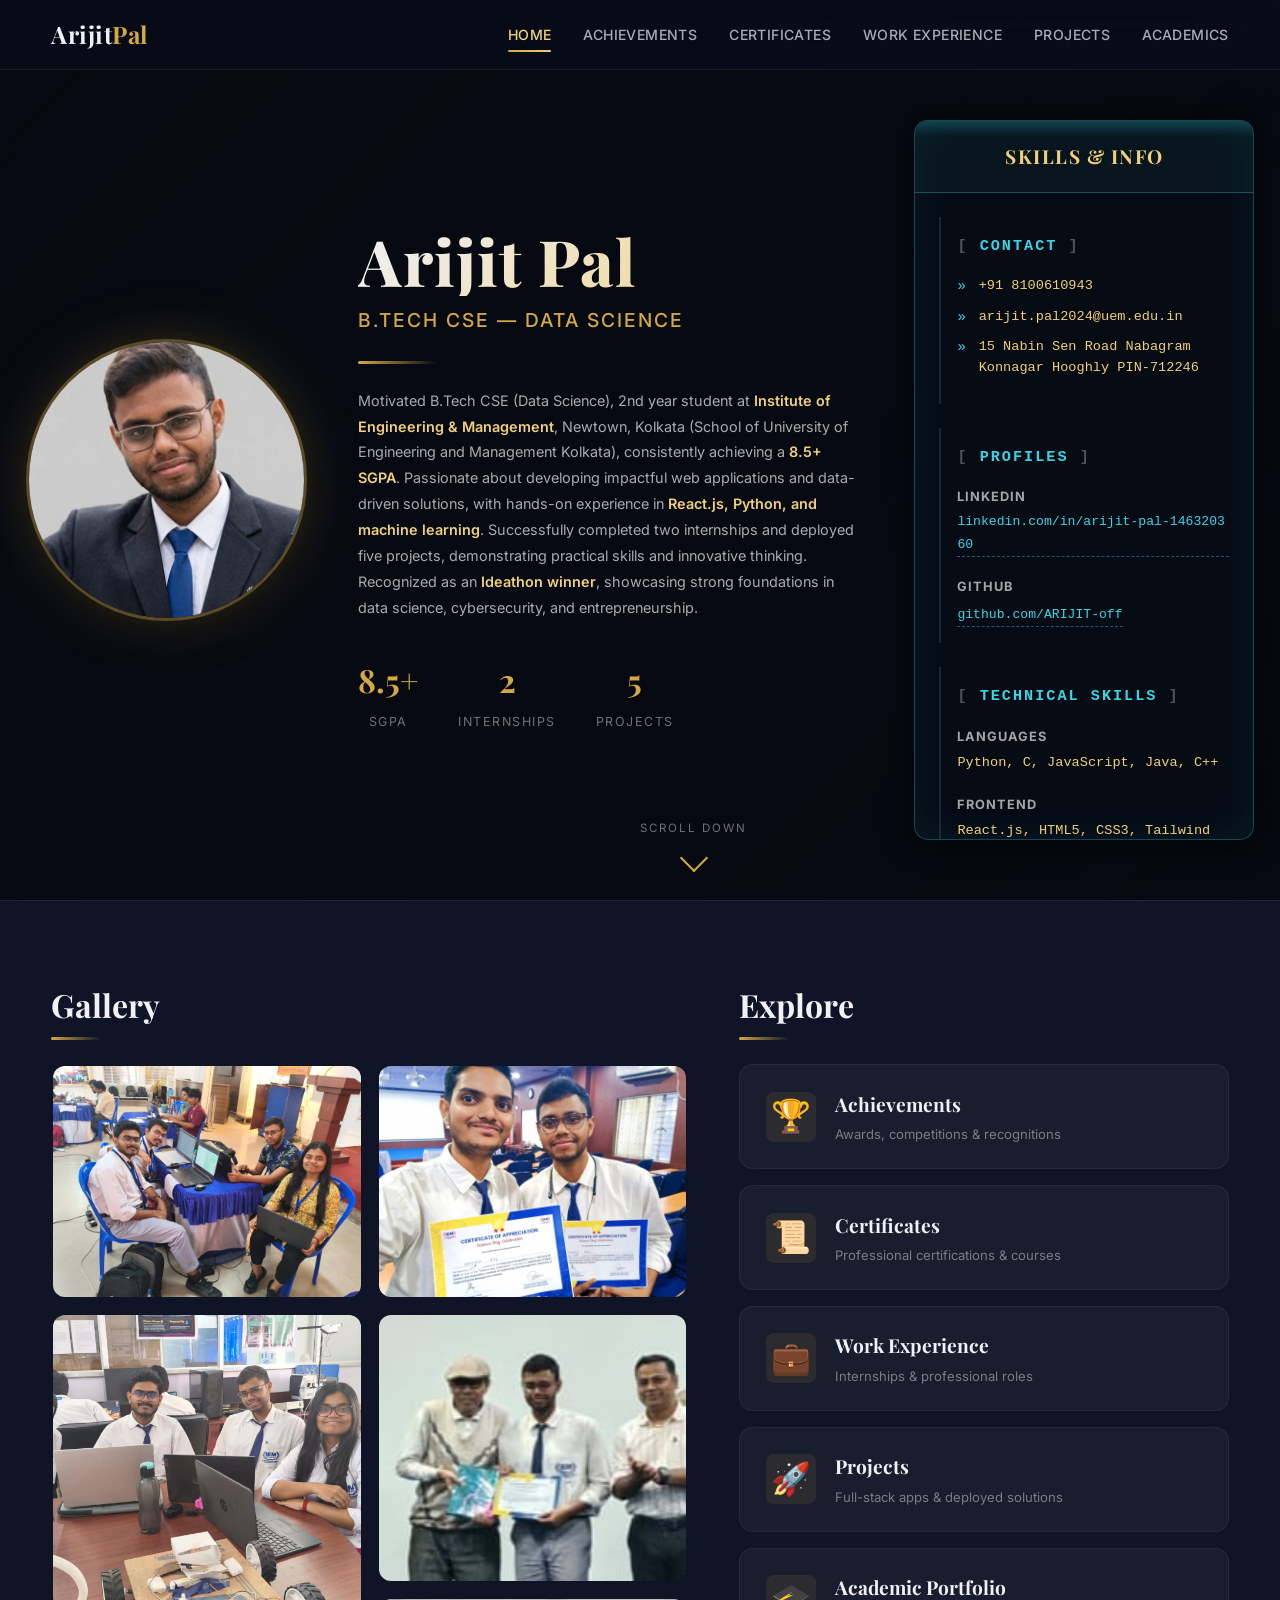
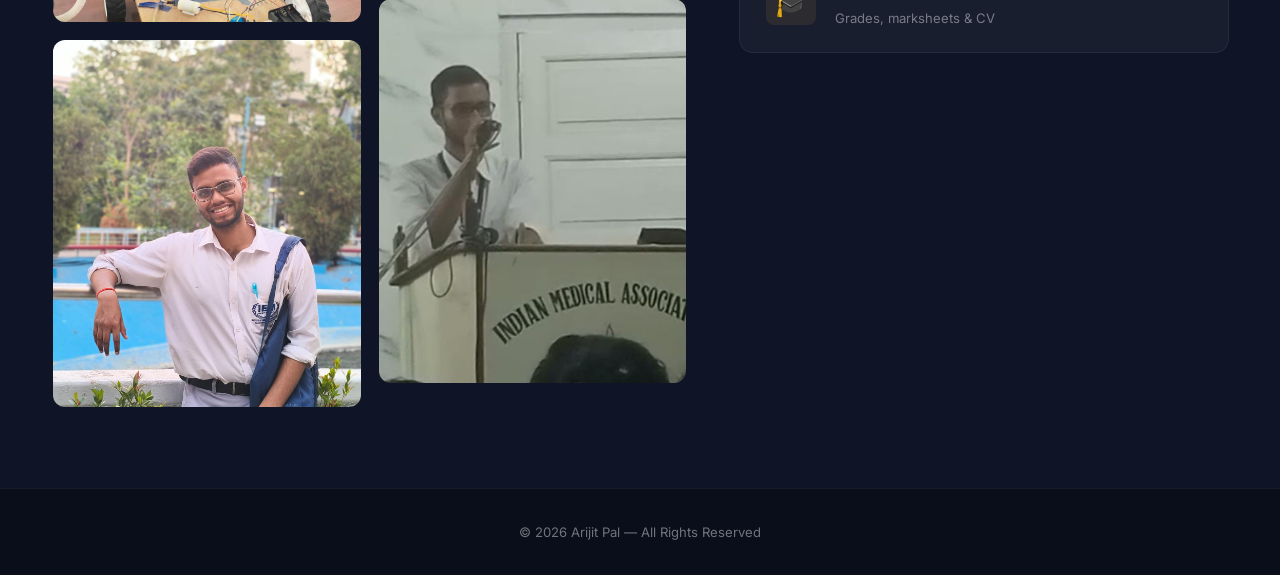
==== commit 1a12e578: "feat: Add high-tech Projects section with 5 showcase cards" ====
--- a/index.html
+++ b/index.html
@@ -19,6 +19,7 @@
             <a href="achievements.html" class="nav-link">Achievements</a>
             <a href="certificates.html" class="nav-link">Certificates</a>
             <a href="workexperience.html" class="nav-link">Work Experience</a>
+            <a href="projects.html" class="nav-link">Projects</a>
             <a href="academic.html" class="nav-link">Academics</a>
         </div>
         <button class="nav-toggle" id="navToggle" aria-label="Toggle menu">
@@ -224,6 +225,14 @@
                         </div>
                         <div class="nav-card-arrow">→</div>
                     </a>
+                    <a href="projects.html" class="nav-card" id="navCardProjects">
+                        <div class="nav-card-icon">🚀</div>
+                        <div class="nav-card-content">
+                            <h3>Projects</h3>
+                            <p>Full-stack apps & deployed solutions</p>
+                        </div>
+                        <div class="nav-card-arrow">→</div>
+                    </a>
                     <a href="academic.html" class="nav-card" id="navCardAcademic">
                         <div class="nav-card-icon">🎓</div>
                         <div class="nav-card-content">
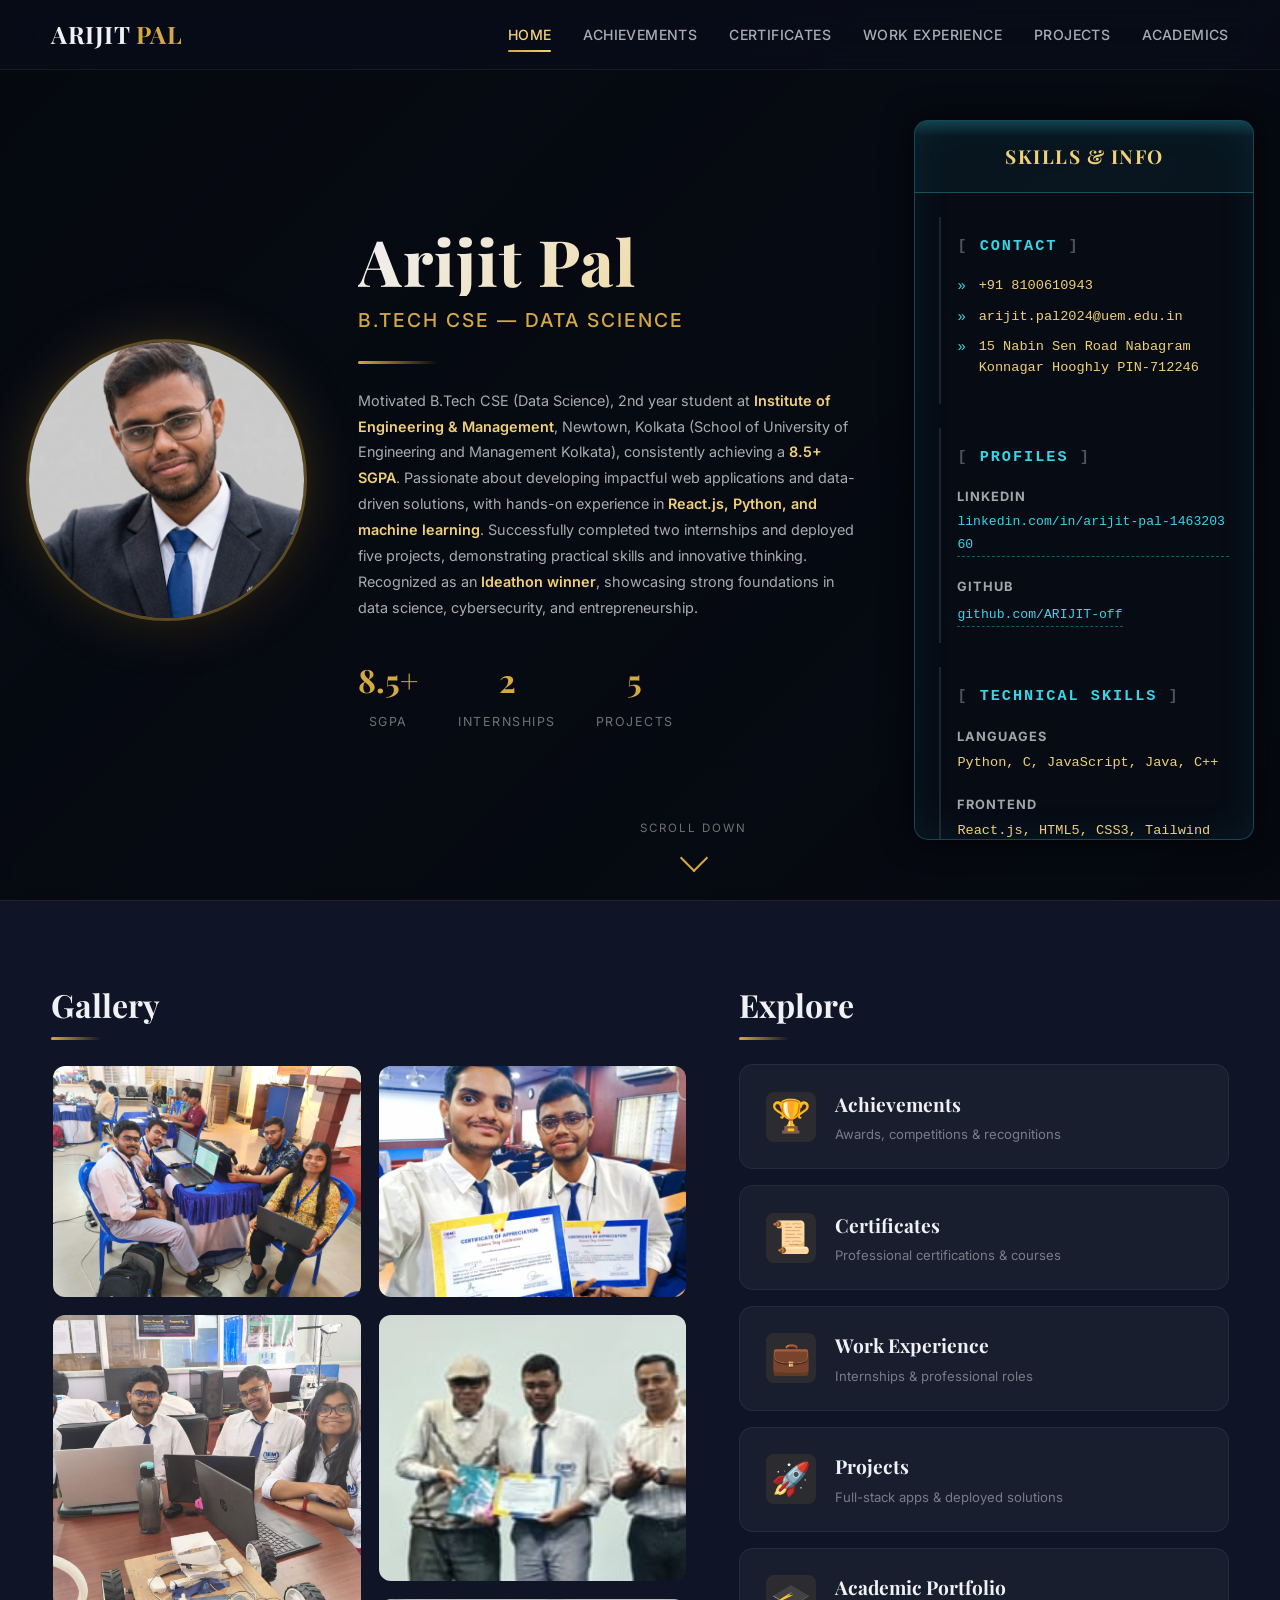
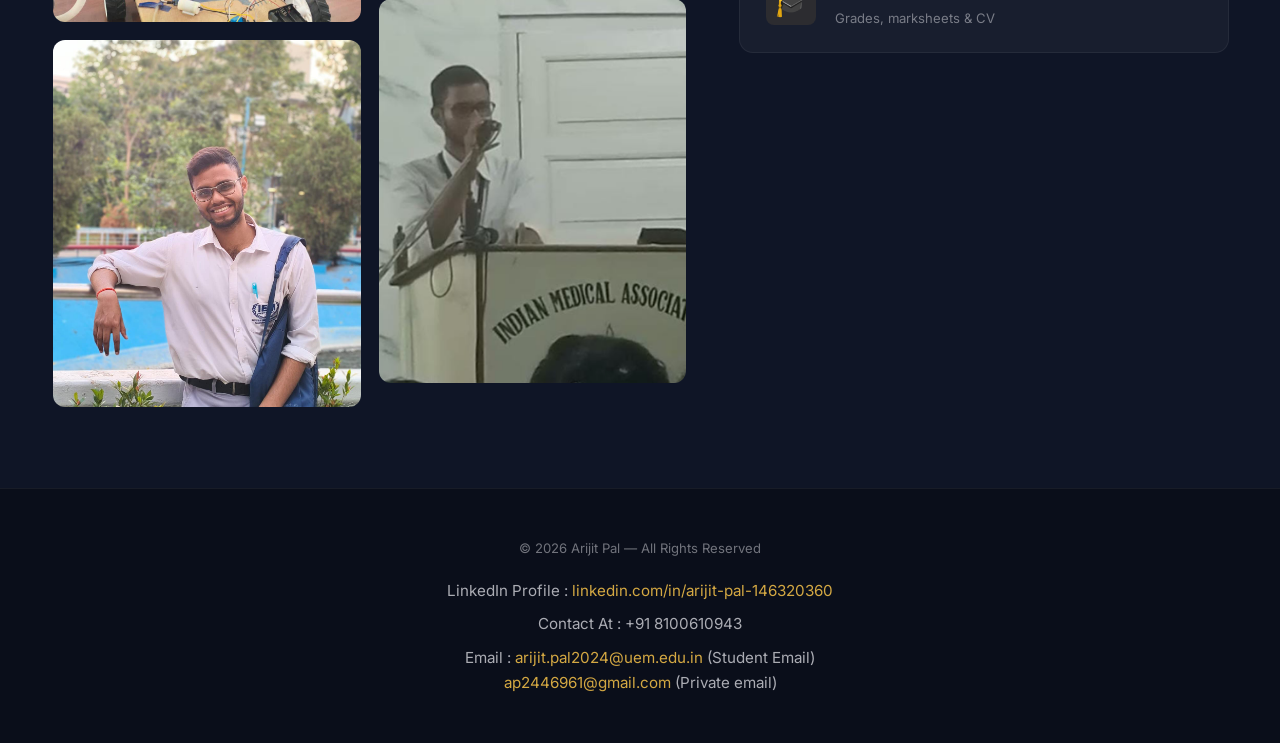
==== commit a9be10c6: "Update logo and footer contact info" ====
--- a/index.html
+++ b/index.html
@@ -1,19 +1,24 @@
 <!DOCTYPE html>
 <html lang="en">
+
 <head>
     <meta charset="UTF-8">
     <meta name="viewport" content="width=device-width, initial-scale=1.0">
     <title>Arijit Pal — Portfolio</title>
-    <meta name="description" content="Portfolio of Arijit Pal — B.Tech CSE (Data Science) student, developer, and data science enthusiast.">
+    <meta name="description"
+        content="Portfolio of Arijit Pal — B.Tech CSE (Data Science) student, developer, and data science enthusiast.">
     <link rel="preconnect" href="https://fonts.googleapis.com">
-    <link href="https://fonts.googleapis.com/css2?family=Playfair+Display:wght@400;600;700;800&family=Inter:wght@300;400;500;600;700&display=swap" rel="stylesheet">
+    <link
+        href="https://fonts.googleapis.com/css2?family=Playfair+Display:wght@400;600;700;800&family=Inter:wght@300;400;500;600;700&display=swap"
+        rel="stylesheet">
     <link rel="stylesheet" href="styles.css">
 </head>
+
 <body>
 
     <!-- NAVBAR -->
     <nav class="navbar" id="navbar">
-        <a href="index.html" class="nav-logo">Arijit<span>Pal</span></a>
+        <a href="index.html" class="nav-logo">ARIJIT <span>PAL</span></a>
         <div class="nav-links">
             <a href="index.html" class="nav-link active">Home</a>
             <a href="achievements.html" class="nav-link">Achievements</a>
@@ -45,14 +50,14 @@
                     <p class="hero-title">B.Tech CSE — Data Science</p>
                     <div class="hero-divider"></div>
                     <p class="hero-bio">
-                        Motivated B.Tech CSE (Data Science), 2nd year student at 
-                        <strong>Institute of Engineering &amp; Management</strong>, Newtown, Kolkata 
-                        (School of University of Engineering and Management Kolkata), consistently achieving 
-                        a <strong>8.5+ SGPA</strong>. Passionate about developing impactful web applications 
-                        and data-driven solutions, with hands-on experience in <strong>React.js, Python, 
-                        and machine learning</strong>. Successfully completed two internships and deployed 
-                        five projects, demonstrating practical skills and innovative thinking. Recognized 
-                        as an <strong>Ideathon winner</strong>, showcasing strong foundations in data science, 
+                        Motivated B.Tech CSE (Data Science), 2nd year student at
+                        <strong>Institute of Engineering &amp; Management</strong>, Newtown, Kolkata
+                        (School of University of Engineering and Management Kolkata), consistently achieving
+                        a <strong>8.5+ SGPA</strong>. Passionate about developing impactful web applications
+                        and data-driven solutions, with hands-on experience in <strong>React.js, Python,
+                            and machine learning</strong>. Successfully completed two internships and deployed
+                        five projects, demonstrating practical skills and innovative thinking. Recognized
+                        as an <strong>Ideathon winner</strong>, showcasing strong foundations in data science,
                         cybersecurity, and entrepreneurship.
                     </p>
                     <div class="hero-stats">
@@ -76,7 +81,7 @@
             <div class="hero-sidebar" data-animate="fade-left" id="heroSidebar">
                 <div class="sidebar-glow"></div>
                 <div class="sidebar-progress-bar"></div>
-                
+
                 <div class="sidebar-header">
                     <div class="sidebar-title">Skills &amp; Info</div>
                 </div>
@@ -85,21 +90,26 @@
                     <div class="sidebar-section cyber-reveal">
                         <h3>CONTACT</h3>
                         <ul>
-                            <li><span class="sidebar-bullet">»</span> <span class="cyber-text">+91 8100610943</span></li>
-                            <li><span class="sidebar-bullet">»</span> <span class="cyber-text">arijit.pal2024@uem.edu.in</span></li>
-                            <li><span class="sidebar-bullet">»</span> <span class="cyber-text">15 Nabin Sen Road Nabagram<br>Konnagar Hooghly PIN-712246</span></li>
+                            <li><span class="sidebar-bullet">»</span> <span class="cyber-text">+91 8100610943</span>
+                            </li>
+                            <li><span class="sidebar-bullet">»</span> <span
+                                    class="cyber-text">arijit.pal2024@uem.edu.in</span></li>
+                            <li><span class="sidebar-bullet">»</span> <span class="cyber-text">15 Nabin Sen Road
+                                    Nabagram<br>Konnagar Hooghly PIN-712246</span></li>
                         </ul>
                     </div>
-                    
+
                     <div class="sidebar-section cyber-reveal">
                         <h3>PROFILES</h3>
                         <div class="sidebar-item">
                             <strong class="cyber-label">LinkedIn</strong>
-                            <a href="https://linkedin.com/in/arijit-pal-146320360" class="cyber-link" target="_blank" rel="noopener noreferrer">linkedin.com/in/arijit-pal-146320360</a>
+                            <a href="https://linkedin.com/in/arijit-pal-146320360" class="cyber-link" target="_blank"
+                                rel="noopener noreferrer">linkedin.com/in/arijit-pal-146320360</a>
                         </div>
                         <div class="sidebar-item">
                             <strong class="cyber-label">GitHub</strong>
-                            <a href="https://github.com/ARIJIT-off" class="cyber-link" target="_blank" rel="noopener noreferrer">github.com/ARIJIT-off</a>
+                            <a href="https://github.com/ARIJIT-off" class="cyber-link" target="_blank"
+                                rel="noopener noreferrer">github.com/ARIJIT-off</a>
                         </div>
                     </div>
 
@@ -191,7 +201,8 @@
                         <div class="masonry-overlay"><span>Portrait</span></div>
                     </div>
                     <div class="masonry-item masonry-tall">
-                        <img src="Screenshot 2026-04-05 140336.png" alt="Speech" loading="lazy" style="aspect-ratio: 4/5; object-fit: cover; object-position: center 20%; width: 100%; height: 100%;">
+                        <img src="Screenshot 2026-04-05 140336.png" alt="Speech" loading="lazy"
+                            style="aspect-ratio: 4/5; object-fit: cover; object-position: center 20%; width: 100%; height: 100%;">
                         <div class="masonry-overlay"><span>Speech</span></div>
                     </div>
                 </div>
@@ -246,11 +257,20 @@
         </div>
     </section>
 
-    <!-- FOOTER -->
+        <!-- FOOTER -->
     <footer class="footer">
-        <p>&copy; 2026 Arijit Pal — All Rights Reserved</p>
+        <div class="footer-container">
+            <p>&copy; 2026 Arijit Pal — All Rights Reserved</p>
+            <div class="footer-contact">
+                <p>LinkedIn Profile : <a href="https://linkedin.com/in/arijit-pal-146320360" target="_blank" rel="noopener noreferrer">linkedin.com/in/arijit-pal-146320360</a></p>
+                <p>Contact At : +91 8100610943</p>
+                <p>Email : <a href="mailto:arijit.pal2024@uem.edu.in">arijit.pal2024@uem.edu.in</a> (Student Email)<br>
+                <a href="mailto:ap2446961@gmail.com">ap2446961@gmail.com</a> (Private email)</p>
+            </div>
+        </div>
     </footer>
 
     <script src="main.js"></script>
 </body>
-</html>
+
+</html>
--- a/styles.css
+++ b/styles.css
@@ -1264,3 +1264,37 @@
 .academic-section .pdf-grid { display: flex; flex-wrap: wrap; justify-content: center; gap: 2rem; margin-left: auto; margin-right: auto; max-width: 1200px; }
 .academic-section .pdf-card { flex: 0 1 360px; text-align: left; }
 .academic-section .pdf-info h3, .academic-section .pdf-info p { text-align: center; }
+
+/* ===================================
+   FOOTER UPDATE
+   =================================== */
+.footer-container {
+    max-width: 800px;
+    margin: 0 auto;
+    display: flex;
+    flex-direction: column;
+    gap: 1.2rem;
+    padding: 1rem 0;
+}
+
+.footer-contact {
+    display: flex;
+    flex-direction: column;
+    gap: 0.6rem;
+    font-family: var(--font-body);
+    font-size: 0.95rem;
+    color: var(--text-secondary);
+    line-height: 1.6;
+}
+
+.footer-contact a {
+    color: var(--accent-gold);
+    text-decoration: none;
+    transition: color 0.3s ease;
+}
+
+.footer-contact a:hover {
+    color: var(--accent-gold-light);
+    text-decoration: underline;
+    text-underline-offset: 4px;
+}
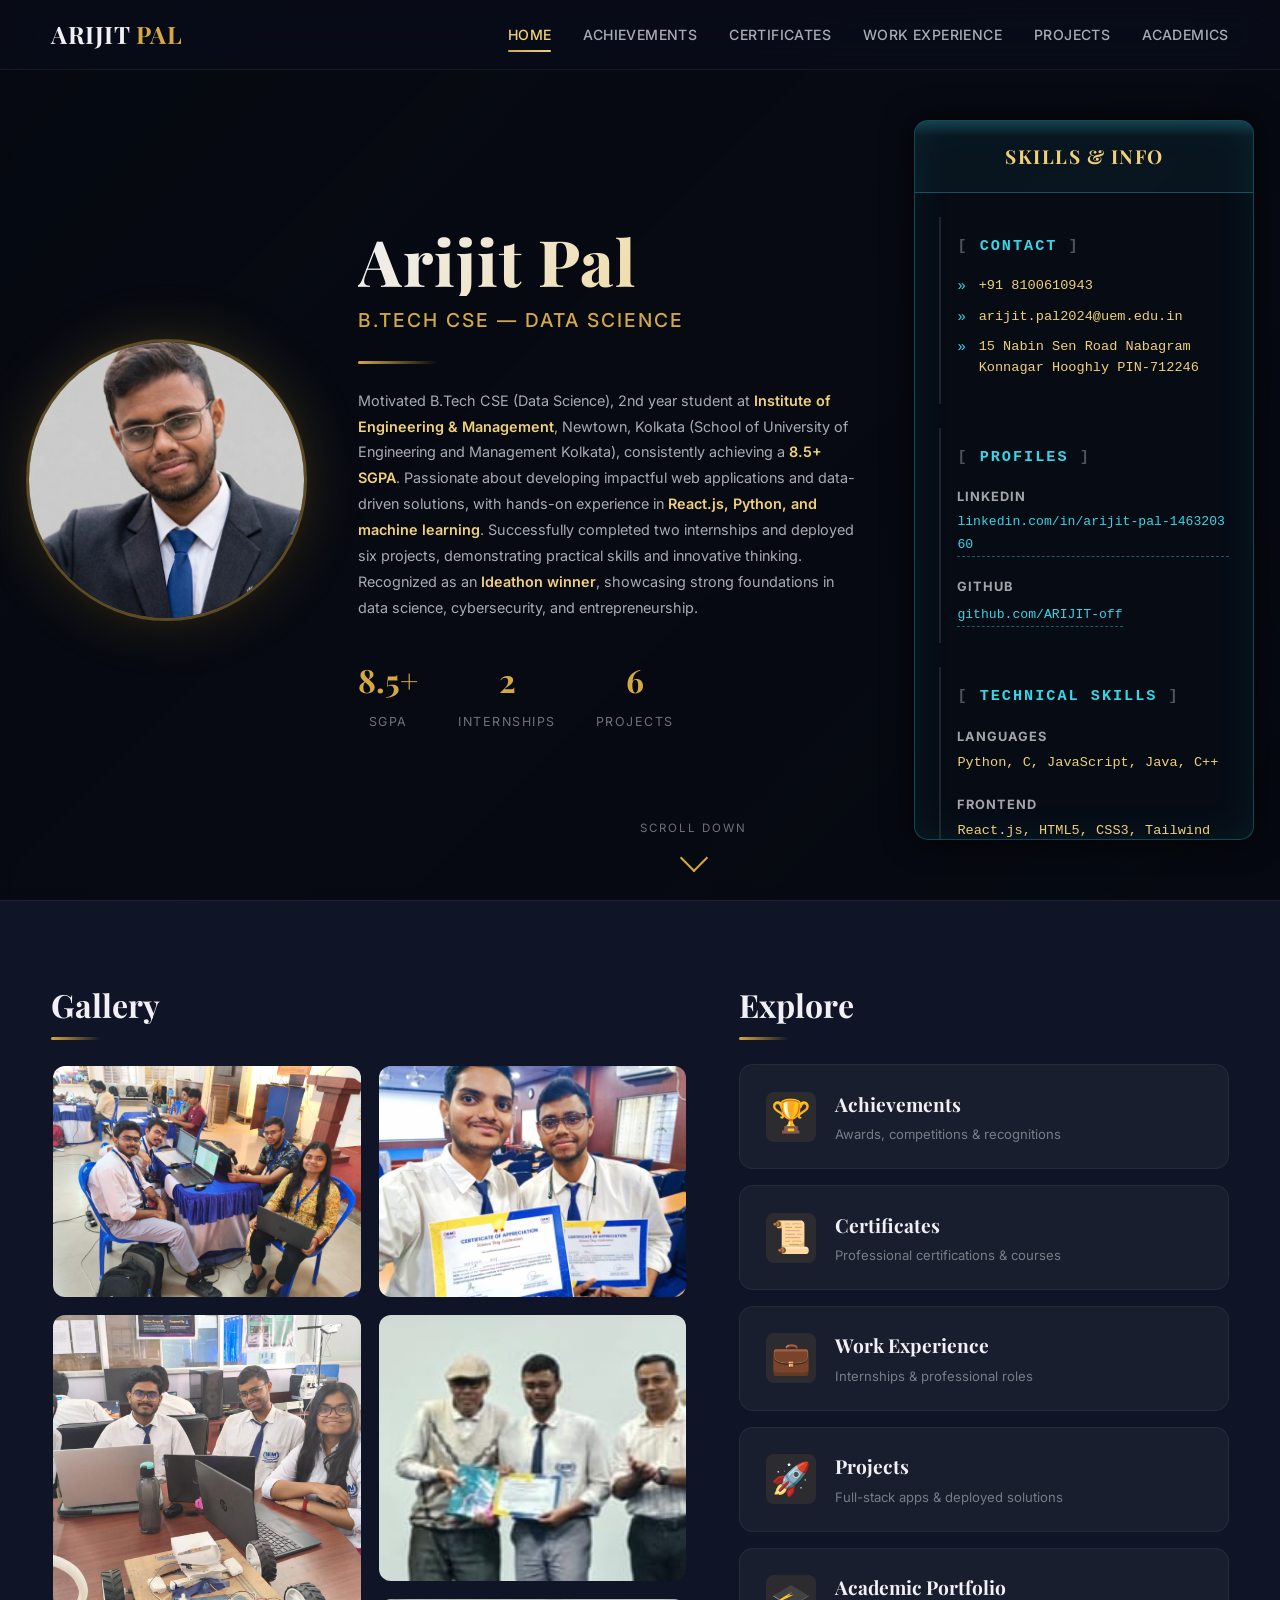
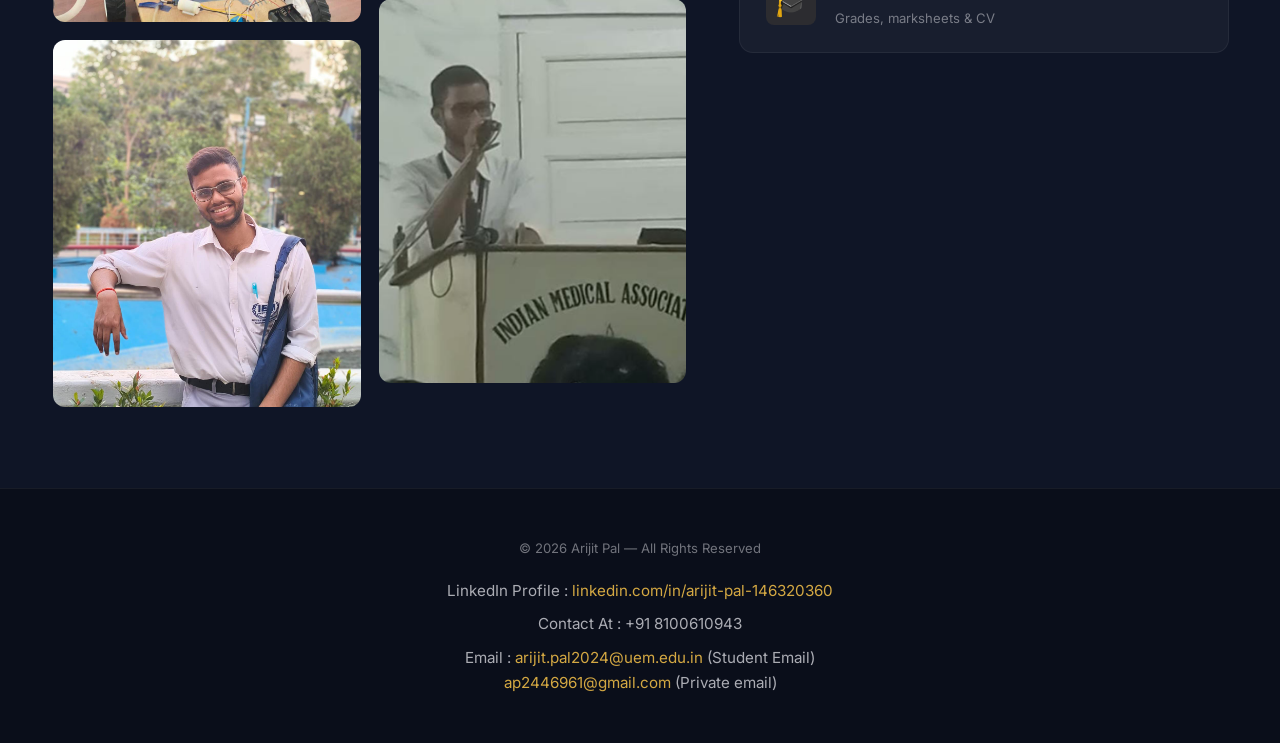
==== commit 25512ee4: "Update project count to 6 on homepage; sort certificates by issuer (Google, IBM, NPTEL, others)" ====
--- a/index.html
+++ b/index.html
@@ -56,7 +56,7 @@
                         a <strong>8.5+ SGPA</strong>. Passionate about developing impactful web applications
                         and data-driven solutions, with hands-on experience in <strong>React.js, Python,
                             and machine learning</strong>. Successfully completed two internships and deployed
-                        five projects, demonstrating practical skills and innovative thinking. Recognized
+                        six projects, demonstrating practical skills and innovative thinking. Recognized
                         as an <strong>Ideathon winner</strong>, showcasing strong foundations in data science,
                         cybersecurity, and entrepreneurship.
                     </p>
@@ -70,7 +70,7 @@
                             <span class="stat-label">Internships</span>
                         </div>
                         <div class="stat-item">
-                            <span class="stat-number">5</span>
+                            <span class="stat-number">6</span>
                             <span class="stat-label">Projects</span>
                         </div>
                     </div>
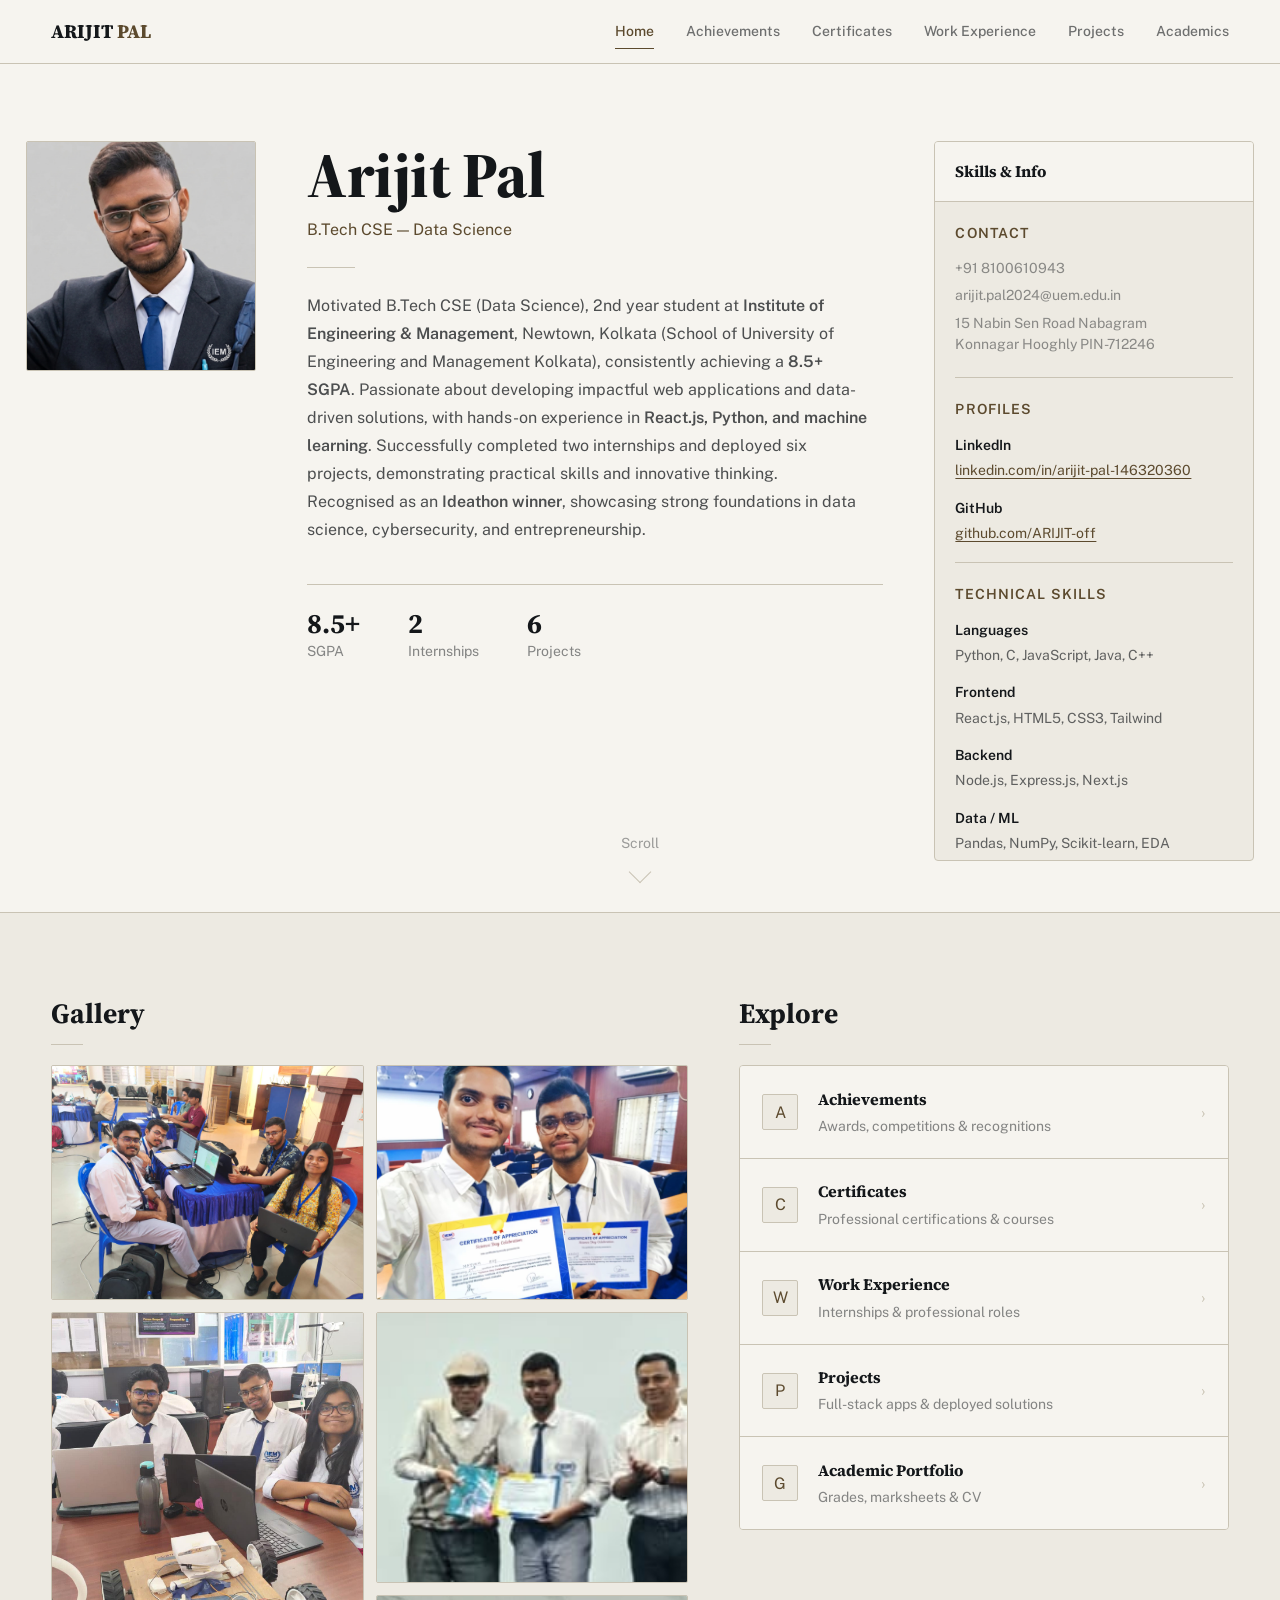
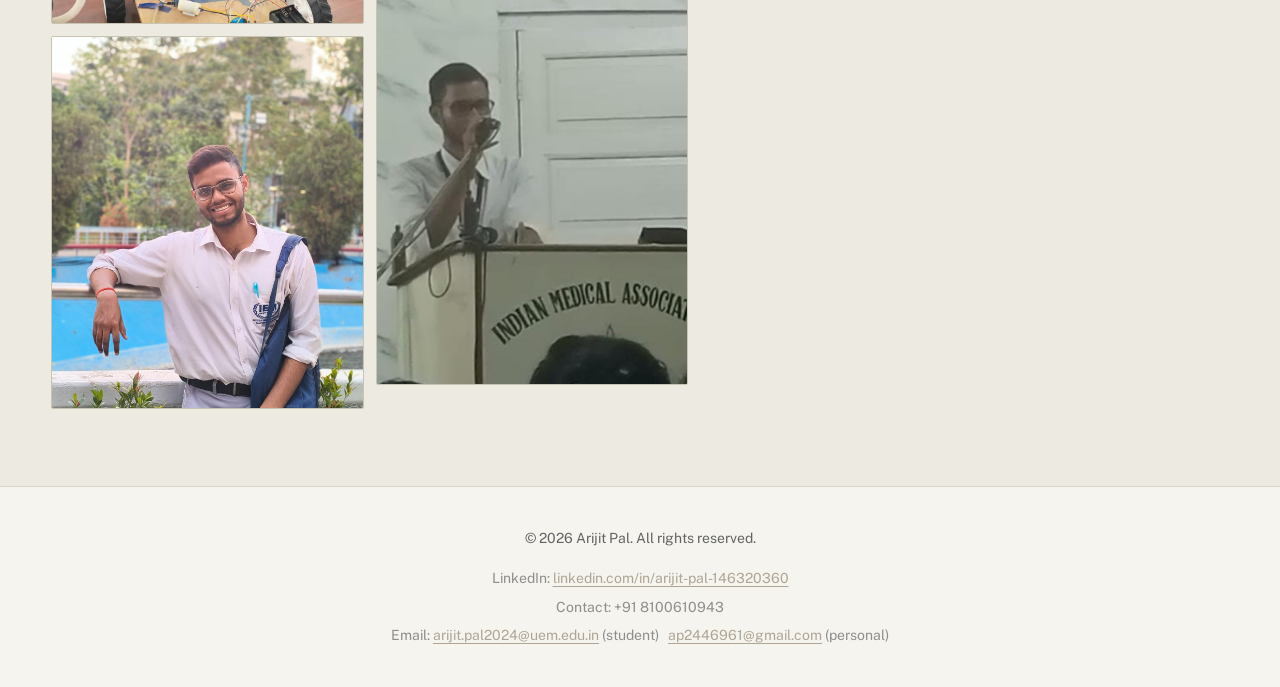
==== commit ce53b3fa: "UI Redesign: Apply minimalist design system and remove background videos" ====
--- a/index.html
+++ b/index.html
@@ -9,7 +9,7 @@
         content="Portfolio of Arijit Pal — B.Tech CSE (Data Science) student, developer, and data science enthusiast.">
     <link rel="preconnect" href="https://fonts.googleapis.com">
     <link
-        href="https://fonts.googleapis.com/css2?family=Playfair+Display:wght@400;600;700;800&family=Inter:wght@300;400;500;600;700&display=swap"
+        href="https://fonts.googleapis.com/css2?family=Source+Serif+4:ital,wght@0,600;0,700;0,800;1,600&family=Public+Sans:wght@300;400;500;600&display=swap"
         rel="stylesheet">
     <link rel="stylesheet" href="styles.css">
 </head>
@@ -34,15 +34,10 @@
 
     <!-- HERO SECTION -->
     <section class="hero" id="hero">
-        <video class="hero-video-bg" autoplay muted loop playsinline>
-            <source src="HOME/Screen Recording 2026-04-04 205414.mp4" type="video/mp4">
-        </video>
-        <div class="hero-overlay"></div>
         <div class="hero-content">
             <!-- LEFT MAIN CONTENT -->
             <div class="hero-main" data-animate="fade-right">
                 <div class="hero-photo-wrap">
-                    <div class="hero-photo-glow"></div>
                     <img src="Screenshot 2026-03-30 230959.png" alt="Arijit Pal" class="hero-photo">
                 </div>
                 <div class="hero-text">
@@ -56,7 +51,7 @@
                         a <strong>8.5+ SGPA</strong>. Passionate about developing impactful web applications
                         and data-driven solutions, with hands-on experience in <strong>React.js, Python,
                             and machine learning</strong>. Successfully completed two internships and deployed
-                        six projects, demonstrating practical skills and innovative thinking. Recognized
+                        six projects, demonstrating practical skills and innovative thinking. Recognised
                         as an <strong>Ideathon winner</strong>, showcasing strong foundations in data science,
                         cybersecurity, and entrepreneurship.
                     </p>
@@ -79,28 +74,22 @@
 
             <!-- RIGHT SIDEBAR -->
             <div class="hero-sidebar" data-animate="fade-left" id="heroSidebar">
-                <div class="sidebar-glow"></div>
-                <div class="sidebar-progress-bar"></div>
-
                 <div class="sidebar-header">
                     <div class="sidebar-title">Skills &amp; Info</div>
                 </div>
 
                 <div class="sidebar-content" id="sidebarContent">
                     <div class="sidebar-section cyber-reveal">
-                        <h3>CONTACT</h3>
+                        <h3>Contact</h3>
                         <ul>
-                            <li><span class="sidebar-bullet">»</span> <span class="cyber-text">+91 8100610943</span>
-                            </li>
-                            <li><span class="sidebar-bullet">»</span> <span
-                                    class="cyber-text">arijit.pal2024@uem.edu.in</span></li>
-                            <li><span class="sidebar-bullet">»</span> <span class="cyber-text">15 Nabin Sen Road
-                                    Nabagram<br>Konnagar Hooghly PIN-712246</span></li>
+                            <li><span class="cyber-text">+91 8100610943</span></li>
+                            <li><span class="cyber-text">arijit.pal2024@uem.edu.in</span></li>
+                            <li><span class="cyber-text">15 Nabin Sen Road Nabagram<br>Konnagar Hooghly PIN-712246</span></li>
                         </ul>
                     </div>
 
                     <div class="sidebar-section cyber-reveal">
-                        <h3>PROFILES</h3>
+                        <h3>Profiles</h3>
                         <div class="sidebar-item">
                             <strong class="cyber-label">LinkedIn</strong>
                             <a href="https://linkedin.com/in/arijit-pal-146320360" class="cyber-link" target="_blank"
@@ -114,7 +103,7 @@
                     </div>
 
                     <div class="sidebar-section cyber-reveal">
-                        <h3>TECHNICAL SKILLS</h3>
+                        <h3>Technical skills</h3>
                         <div class="sidebar-item">
                             <strong class="cyber-label">Languages</strong>
                             <p class="cyber-text">Python, C, JavaScript, Java, C++</p>
@@ -150,25 +139,25 @@
                     </div>
 
                     <div class="sidebar-section cyber-reveal">
-                        <h3>COLLEGE DETAILS</h3>
+                        <h3>College details</h3>
                         <div class="sidebar-item">
                             <strong class="cyber-label">Enrollment id</strong>
                             <p class="cyber-text">12024002037046</p>
                         </div>
                         <div class="sidebar-item">
-                            <strong class="cyber-label">Registration No.</strong>
+                            <strong class="cyber-label">Registration no.</strong>
                             <p class="cyber-text">304202400901653</p>
                         </div>
                         <div class="sidebar-item">
                             <strong class="cyber-label">Institute</strong>
-                            <p class="cyber-text">IEM Newtown/ UEM Kolkata</p>
+                            <p class="cyber-text">IEM Newtown / UEM Kolkata</p>
                         </div>
                     </div>
                 </div>
             </div>
         </div>
         <div class="scroll-indicator">
-            <span>Scroll Down</span>
+            <span>Scroll</span>
             <div class="scroll-arrow"></div>
         </div>
     </section>
@@ -213,59 +202,59 @@
                 <h2 class="section-heading">Explore</h2>
                 <div class="nav-cards">
                     <a href="achievements.html" class="nav-card" id="navCardAchievements">
-                        <div class="nav-card-icon">🏆</div>
+                        <div class="nav-card-icon">A</div>
                         <div class="nav-card-content">
                             <h3>Achievements</h3>
-                            <p>Awards, competitions & recognitions</p>
-                        </div>
-                        <div class="nav-card-arrow">→</div>
+                            <p>Awards, competitions &amp; recognitions</p>
+                        </div>
+                        <div class="nav-card-arrow">›</div>
                     </a>
                     <a href="certificates.html" class="nav-card" id="navCardCertificates">
-                        <div class="nav-card-icon">📜</div>
+                        <div class="nav-card-icon">C</div>
                         <div class="nav-card-content">
                             <h3>Certificates</h3>
-                            <p>Professional certifications & courses</p>
-                        </div>
-                        <div class="nav-card-arrow">→</div>
+                            <p>Professional certifications &amp; courses</p>
+                        </div>
+                        <div class="nav-card-arrow">›</div>
                     </a>
                     <a href="workexperience.html" class="nav-card" id="navCardWork">
-                        <div class="nav-card-icon">💼</div>
+                        <div class="nav-card-icon">W</div>
                         <div class="nav-card-content">
                             <h3>Work Experience</h3>
-                            <p>Internships & professional roles</p>
-                        </div>
-                        <div class="nav-card-arrow">→</div>
+                            <p>Internships &amp; professional roles</p>
+                        </div>
+                        <div class="nav-card-arrow">›</div>
                     </a>
                     <a href="projects.html" class="nav-card" id="navCardProjects">
-                        <div class="nav-card-icon">🚀</div>
+                        <div class="nav-card-icon">P</div>
                         <div class="nav-card-content">
                             <h3>Projects</h3>
-                            <p>Full-stack apps & deployed solutions</p>
-                        </div>
-                        <div class="nav-card-arrow">→</div>
+                            <p>Full-stack apps &amp; deployed solutions</p>
+                        </div>
+                        <div class="nav-card-arrow">›</div>
                     </a>
                     <a href="academic.html" class="nav-card" id="navCardAcademic">
-                        <div class="nav-card-icon">🎓</div>
+                        <div class="nav-card-icon">G</div>
                         <div class="nav-card-content">
                             <h3>Academic Portfolio</h3>
-                            <p>Grades, marksheets & CV</p>
-                        </div>
-                        <div class="nav-card-arrow">→</div>
+                            <p>Grades, marksheets &amp; CV</p>
+                        </div>
+                        <div class="nav-card-arrow">›</div>
                     </a>
                 </div>
             </div>
         </div>
     </section>
 
-        <!-- FOOTER -->
+    <!-- FOOTER -->
     <footer class="footer">
         <div class="footer-container">
-            <p>&copy; 2026 Arijit Pal — All Rights Reserved</p>
+            <p>&copy; 2026 Arijit Pal. All rights reserved.</p>
             <div class="footer-contact">
-                <p>LinkedIn Profile : <a href="https://linkedin.com/in/arijit-pal-146320360" target="_blank" rel="noopener noreferrer">linkedin.com/in/arijit-pal-146320360</a></p>
-                <p>Contact At : +91 8100610943</p>
-                <p>Email : <a href="mailto:arijit.pal2024@uem.edu.in">arijit.pal2024@uem.edu.in</a> (Student Email)<br>
-                <a href="mailto:ap2446961@gmail.com">ap2446961@gmail.com</a> (Private email)</p>
+                <p>LinkedIn: <a href="https://linkedin.com/in/arijit-pal-146320360" target="_blank" rel="noopener noreferrer">linkedin.com/in/arijit-pal-146320360</a></p>
+                <p>Contact: +91 8100610943</p>
+                <p>Email: <a href="mailto:arijit.pal2024@uem.edu.in">arijit.pal2024@uem.edu.in</a> (student) &nbsp;
+                <a href="mailto:ap2446961@gmail.com">ap2446961@gmail.com</a> (personal)</p>
             </div>
         </div>
     </footer>
--- a/styles.css
+++ b/styles.css
@@ -1,42 +1,31 @@
 /* ===================================
-   GLOBAL DESIGN SYSTEM
-   =================================== */
+   DESIGN SYSTEM — BONE / INK / BRONZE
+   =================================== */
+@import url('https://fonts.googleapis.com/css2?family=Source+Serif+4:ital,wght@0,600;0,700;0,800;1,600&family=Public+Sans:wght@300;400;500;600&display=swap');
+
 :root {
-    --bg-primary: #0a0e1a;
-    --bg-secondary: #0f1526;
-    --bg-card: rgba(15, 21, 38, 0.85);
-    --bg-card-hover: rgba(25, 35, 60, 0.95);
-    --bg-glass: rgba(255, 255, 255, 0.04);
-    --bg-glass-hover: rgba(255, 255, 255, 0.08);
-
-    --accent-gold: #d4a843;
-    --accent-gold-light: #f0d078;
-    --accent-blue: #4a9eff;
-    --accent-blue-dark: #2d6bc4;
-    --accent-cyan: #36d6e7;
-
-    --text-primary: #f0f0f5;
-    --text-secondary: rgba(240, 240, 245, 0.7);
-    --text-muted: rgba(240, 240, 245, 0.45);
-
-    --border-subtle: rgba(255, 255, 255, 0.06);
-    --border-accent: rgba(212, 168, 67, 0.3);
-
-    --font-display: 'Playfair Display', Georgia, serif;
-    --font-body: 'Inter', -apple-system, BlinkMacSystemFont, sans-serif;
-
-    --radius-sm: 8px;
-    --radius-md: 14px;
-    --radius-lg: 22px;
-    --radius-xl: 32px;
-
-    --shadow-card: 0 8px 32px rgba(0, 0, 0, 0.4);
-    --shadow-glow: 0 0 40px rgba(212, 168, 67, 0.15);
-    --shadow-hover: 0 12px 48px rgba(0, 0, 0, 0.6);
-
-    --transition-fast: 0.2s cubic-bezier(0.4, 0, 0.2, 1);
-    --transition-smooth: 0.4s cubic-bezier(0.4, 0, 0.2, 1);
-    --transition-slow: 0.6s cubic-bezier(0.22, 1, 0.36, 1);
+    --ink:          #14171A;
+    --paper:        #F6F4EF;
+    --paper-raised: #EDEAE2;
+    --line:         #C9C3B4;
+    --accent:       #5C4A2E;
+
+    --font-display: 'Source Serif 4', Georgia, serif;
+    --font-body:    'Public Sans', system-ui, sans-serif;
+
+    /* Type scale: 14 / 16 / 20 / 28 / 44 / 64px */
+    --text-sm:   0.875rem;  /* 14px */
+    --text-base: 1rem;      /* 16px */
+    --text-md:   1.25rem;   /* 20px */
+    --text-lg:   1.75rem;   /* 28px */
+    --text-xl:   2.75rem;   /* 44px */
+    --text-2xl:  4rem;      /* 64px */
+
+    --radius-sm: 2px;
+    --radius-md: 4px;
+
+    --transition-fast:   0.18s ease;
+    --transition-smooth: 0.32s ease;
 }
 
 *, *::before, *::after {
@@ -52,8 +41,8 @@
 
 body {
     font-family: var(--font-body);
-    background: var(--bg-primary);
-    color: var(--text-primary);
+    background: var(--paper);
+    color: var(--ink);
     line-height: 1.7;
     overflow-x: hidden;
     -webkit-font-smoothing: antialiased;
@@ -83,27 +72,25 @@
     align-items: center;
     justify-content: space-between;
     padding: 0 clamp(1.5rem, 4vw, 4rem);
-    height: 70px;
-    background: rgba(10, 14, 26, 0.6);
-    backdrop-filter: blur(20px) saturate(1.6);
-    -webkit-backdrop-filter: blur(20px) saturate(1.6);
-    border-bottom: 1px solid var(--border-subtle);
-    transition: background var(--transition-fast);
+    height: 64px;
+    background: var(--paper);
+    border-bottom: 1px solid var(--line);
+    transition: border-color var(--transition-fast);
 }
 
 .navbar.scrolled {
-    background: rgba(10, 14, 26, 0.92);
+    border-bottom-color: var(--ink);
 }
 
 .nav-logo {
     font-family: var(--font-display);
-    font-size: 1.5rem;
-    font-weight: 700;
-    letter-spacing: 0.5px;
-    color: var(--text-primary);
+    font-size: 1.2rem;
+    font-weight: 800;
+    letter-spacing: 0;
+    color: var(--ink);
 }
 .nav-logo span {
-    color: var(--accent-gold);
+    color: var(--accent);
 }
 
 .nav-links {
@@ -112,14 +99,14 @@
 }
 
 .nav-link {
-    font-size: 0.88rem;
+    font-family: var(--font-body);
+    font-size: var(--text-sm);
     font-weight: 500;
-    letter-spacing: 0.4px;
-    text-transform: uppercase;
-    color: var(--text-secondary);
+    color: var(--ink);
+    opacity: 0.6;
     position: relative;
     padding: 0.25rem 0;
-    transition: color var(--transition-fast);
+    transition: opacity var(--transition-fast);
 }
 .nav-link::after {
     content: '';
@@ -127,14 +114,16 @@
     bottom: -2px;
     left: 0;
     width: 0;
-    height: 2px;
-    background: linear-gradient(90deg, var(--accent-gold), var(--accent-gold-light));
-    border-radius: 1px;
+    height: 1px;
+    background: var(--accent);
     transition: width var(--transition-smooth);
 }
-.nav-link:hover,
+.nav-link:hover {
+    opacity: 1;
+}
 .nav-link.active {
-    color: var(--accent-gold-light);
+    opacity: 1;
+    color: var(--accent);
 }
 .nav-link:hover::after,
 .nav-link.active::after {
@@ -151,10 +140,9 @@
     padding: 4px;
 }
 .nav-toggle span {
-    width: 24px;
-    height: 2px;
-    background: var(--text-primary);
-    border-radius: 2px;
+    width: 22px;
+    height: 1px;
+    background: var(--ink);
     transition: var(--transition-fast);
 }
 
@@ -166,202 +154,213 @@
     min-height: 100vh;
     display: flex;
     align-items: center;
-    justify-content: center;
-    overflow: hidden;
-}
-
-.hero-video-bg {
-    position: absolute;
-    inset: 0;
-    width: 100%;
-    height: 100%;
-    object-fit: cover;
-    z-index: 0;
-}
-
-.hero-overlay {
-    position: absolute;
-    inset: 0;
-    background: linear-gradient(
-        135deg,
-        rgba(6, 9, 16, 0.96) 0%,
-        rgba(6, 9, 16, 0.75) 50%,
-        rgba(6, 9, 16, 0.96) 100%
-    );
-    backdrop-filter: blur(8px);
-    -webkit-backdrop-filter: blur(8px);
+    justify-content: flex-start;
+    background: var(--paper);
+    padding-top: 64px;
+}
+
+/* Video elements removed — these rules kept empty for safety */
+.hero-video-bg { display: none; }
+.hero-overlay   { display: none; }
+
+.hero-content {
+    position: relative;
     z-index: 1;
-}
-
-.hero-content {
-    position: relative;
-    z-index: 2;
     display: grid;
-    grid-template-columns: 1fr 340px;
-    gap: clamp(2rem, 4vw, 4rem);
+    grid-template-columns: 1fr 320px;
+    gap: clamp(2rem, 4vw, 5rem);
     max-width: 1400px;
     width: 96%;
-    padding-top: 100px;
-    padding-bottom: 40px;
+    margin: 0 auto;
+    padding: clamp(3rem, 6vw, 6rem) 0 clamp(2rem, 4vw, 4rem);
+    align-items: start;
+}
+
+.hero-main {
+    display: flex;
+    align-items: flex-start;
+    gap: clamp(2rem, 4vw, 4rem);
+}
+
+/* ===================================
+   HERO PHOTO
+   =================================== */
+.hero-photo-wrap {
+    position: relative;
+    flex-shrink: 0;
+}
+.hero-photo-glow { display: none; }
+
+.hero-photo {
+    width: clamp(160px, 18vw, 260px);
+    height: clamp(160px, 18vw, 260px);
+    border-radius: 2px;
+    object-fit: cover;
+    border: 1px solid var(--line);
+}
+
+.hero-text {
+    flex: 1;
+}
+
+.hero-name {
+    font-family: var(--font-display);
+    font-size: clamp(var(--text-xl), 5vw, var(--text-2xl));
+    font-weight: 800;
+    color: var(--ink);
+    line-height: 1.05;
+    letter-spacing: -0.5px;
+}
+
+.hero-title {
+    font-family: var(--font-body);
+    font-size: var(--text-base);
+    font-weight: 400;
+    color: var(--accent);
+    margin-top: 0.5rem;
+    letter-spacing: 0;
+}
+
+.hero-divider {
+    width: 48px;
+    height: 1px;
+    background: var(--line);
+    margin: 1.5rem 0;
+}
+
+.hero-bio {
+    font-size: var(--text-base);
+    color: var(--ink);
+    opacity: 0.75;
+    line-height: 1.75;
+    max-width: 56ch;
+}
+.hero-bio strong {
+    color: var(--ink);
+    opacity: 1;
+    font-weight: 600;
+}
+
+.hero-stats {
+    display: flex;
+    gap: 3rem;
+    margin-top: 2.5rem;
+    padding-top: 1.5rem;
+    border-top: 1px solid var(--line);
+}
+.stat-item {
+    text-align: left;
+}
+.stat-number {
+    display: block;
+    font-family: var(--font-display);
+    font-size: var(--text-lg);
+    font-weight: 700;
+    color: var(--ink);
+    line-height: 1;
+}
+.stat-label {
+    font-size: var(--text-sm);
+    color: var(--ink);
+    opacity: 0.5;
+    margin-top: 0.3rem;
+    font-weight: 400;
+}
+
+/* ===================================
+   HERO SIDEBAR — Info Panel
+   =================================== */
+.hero-sidebar {
+    position: relative;
+    background: var(--paper-raised);
+    border: 1px solid var(--line);
+    border-radius: var(--radius-md);
+    color: var(--ink);
+    font-size: var(--text-sm);
+    max-height: 80vh;
+    display: flex;
+    flex-direction: column;
+    overflow: hidden;
+    /* no glow, no blur, no box-shadow */
+}
+
+/* Remove old cyberpunk elements */
+.sidebar-glow         { display: none; }
+.sidebar-progress-bar { display: none; }
+
+.sidebar-header {
+    display: flex;
     align-items: center;
-}
-
-.hero-main {
-    display: flex;
-    align-items: center;
-    gap: clamp(2rem, 4vw, 4rem);
-}
-
-/* ===================================
-   CYBERPUNK HUD SIDEBAR
-   =================================== */
-.hero-sidebar {
-    position: relative;
-    background: rgba(8, 12, 22, 0.85);
-    backdrop-filter: blur(20px);
-    -webkit-backdrop-filter: blur(20px);
-    border: 1px solid rgba(54, 214, 231, 0.3);
-    border-radius: var(--radius-md);
-    color: var(--text-primary);
-    font-size: 0.88rem;
-    max-height: 80vh;
-    box-shadow: 0 0 30px rgba(0, 0, 0, 0.8), inset 0 0 40px rgba(54, 214, 231, 0.08);
-    display: flex;
-    flex-direction: column;
-    overflow: hidden; /* Content scrolls inside .sidebar-content */
-}
-
-/* Mouse spotlight glow via JS */
-.sidebar-glow {
-    position: absolute;
-    top: 0; left: 0; right: 0; bottom: 0;
-    background: radial-gradient(
-        500px circle at var(--mouse-x, -1000px) var(--mouse-y, -1000px),
-        rgba(54, 214, 231, 0.15),
-        transparent 40%
-    );
-    z-index: 0;
-    pointer-events: none;
-    transition: background 0.1s;
-}
-
-/* Moving scanline */
-.hero-sidebar::after {
-    content: '';
-    position: absolute;
-    top: 0; left: 0;
-    width: 100%;
-    height: 15px;
-    background: linear-gradient(to bottom, rgba(54, 214, 231, 0.2), transparent);
-    animation: scanline 8s linear infinite;
-    pointer-events: none;
-    z-index: 10;
-}
-@keyframes scanline {
-    0% { transform: translateY(-15px); opacity: 0; }
-    5% { opacity: 1; }
-    40% { opacity: 1; }
-    50% { transform: translateY(100vh); opacity: 0; }
-    100% { transform: translateY(100vh); opacity: 0; }
-}
-
-/* Scroll progress indicator */
-.sidebar-progress-bar {
-    position: absolute;
-    left: 0;
-    top: 0;
-    width: 3px;
-    height: calc(100% * var(--scroll-progress, 0));
-    background: var(--accent-cyan);
-    box-shadow: 0 0 15px var(--accent-cyan);
-    z-index: 5;
-    transition: height 0.1s ease-out;
-}
-
-/* HUD Header inside sidebar */
-.sidebar-header {
-    display: flex;
-    justify-content: center;
-    align-items: center;
-    padding: 1.2rem 1.5rem;
-    background: rgba(54, 214, 231, 0.05);
-    border-bottom: 1px solid rgba(54, 214, 231, 0.3);
-    position: relative;
-    z-index: 2;
+    padding: 1rem 1.25rem;
+    background: var(--paper);
+    border-bottom: 1px solid var(--line);
 }
 .sidebar-title {
     font-family: var(--font-display);
-    font-size: 1.2rem;
+    font-size: 1rem;
     font-weight: 700;
-    color: var(--accent-gold-light);
-    letter-spacing: 1.5px;
-    text-transform: uppercase;
-}
-
-/* Scrollable Content */
+    color: var(--ink);
+    letter-spacing: 0;
+    text-transform: none;
+}
+
 .sidebar-content {
-    padding: 1.5rem;
+    padding: 1.25rem;
     overflow-y: auto;
-    position: relative;
-    z-index: 2;
-    flex: 1; 
+    flex: 1;
     scroll-behavior: smooth;
 }
-
 .sidebar-content::-webkit-scrollbar {
-    width: 4px;
+    width: 3px;
 }
 .sidebar-content::-webkit-scrollbar-thumb {
-    background: rgba(54, 214, 231, 0.5);
-    border-radius: 2px;
+    background: var(--line);
 }
 .sidebar-content::-webkit-scrollbar-track {
     background: transparent;
 }
 
-/* Sections */
 .sidebar-section {
     position: relative;
-    padding: 1rem 0 1rem 1rem;
-    margin-bottom: 1.5rem;
-    border-left: 2px solid rgba(255, 255, 255, 0.1);
-    transition: all 0.4s cubic-bezier(0.175, 0.885, 0.32, 1.275);
-}
+    padding: 0 0 1rem 0;
+    margin-bottom: 1.25rem;
+    border-bottom: 1px solid var(--line);
+    transition: none;
+}
+.sidebar-section:last-child {
+    border-bottom: none;
+    margin-bottom: 0;
+    padding-bottom: 0;
+}
+/* Remove old hover transform */
 .sidebar-section:hover {
-    border-left-color: var(--accent-cyan);
-    background: linear-gradient(90deg, rgba(54, 214, 231, 0.05), transparent);
-    transform: translateX(6px);
-}
+    border-left-color: unset;
+    background: unset;
+    transform: none;
+}
+
 .sidebar-section h3 {
-    font-family: 'Courier New', Courier, monospace;
-    font-size: 0.95rem;
-    font-weight: 700;
-    color: var(--accent-cyan);
+    font-family: var(--font-body);
+    font-size: var(--text-sm);
+    font-weight: 600;
+    color: var(--accent);
     text-transform: uppercase;
-    margin-bottom: 1rem;
-    letter-spacing: 2px;
-    display: inline-block;
-}
-.sidebar-section h3::before {
-    content: '[ ';
-    color: rgba(255, 255, 255, 0.3);
-}
-.sidebar-section h3::after {
-    content: ' ]';
-    color: rgba(255, 255, 255, 0.3);
-}
-
-/* Scroll Reveal animation for items */
+    letter-spacing: 0.08em;
+    margin-bottom: 0.75rem;
+}
+/* Remove old bracket decoration */
+.sidebar-section h3::before { content: ''; }
+.sidebar-section h3::after  { content: ''; }
+
 .cyber-reveal {
-    opacity: 0;
-    transform: translateY(20px);
+    opacity: 1;
+    transform: none;
 }
 .cyber-reveal.visible {
     opacity: 1;
-    transform: translateY(0);
-}
-
-/* Items */
+    transform: none;
+}
+
 .sidebar-section ul {
     list-style: none;
     margin: 0;
@@ -369,150 +368,55 @@
 }
 .sidebar-section ul li {
     display: flex;
-    gap: 0.8rem;
-    margin-bottom: 0.6rem;
-    color: var(--text-secondary);
+    gap: 0;
+    margin-bottom: 0.4rem;
+    color: var(--ink);
+    opacity: 0.7;
     line-height: 1.5;
-}
-.sidebar-bullet {
-    color: var(--accent-cyan);
-    font-family: monospace;
-}
+    font-size: var(--text-sm);
+}
+.sidebar-bullet { display: none; }
+
 .cyber-label {
-    color: rgba(255, 255, 255, 0.9);
-    font-size: 0.8rem;
-    text-transform: uppercase;
-    letter-spacing: 1px;
+    color: var(--ink);
+    font-size: var(--text-sm);
+    font-weight: 600;
+    text-transform: none;
+    letter-spacing: 0;
     display: block;
-    margin-bottom: 0.2rem;
+    margin-bottom: 0.1rem;
+    opacity: 1;
+}
+.cyber-text {
+    color: var(--ink);
+    font-family: var(--font-body);
+    font-size: var(--text-sm);
+    opacity: 0.65;
+    margin: 0;
+}
+.cyber-link {
+    color: var(--accent);
+    font-family: var(--font-body);
+    font-size: var(--text-sm);
+    text-decoration: underline;
+    text-underline-offset: 3px;
+    border-bottom: none;
+    display: inline;
+    word-break: break-all;
+    transition: opacity var(--transition-fast);
+}
+.cyber-link:hover {
     opacity: 0.7;
-}
-.cyber-text {
-    color: var(--accent-gold-light);
-    font-family: 'Courier New', Courier, monospace;
-    font-size: 0.85rem;
-    margin: 0;
-}
-.cyber-link {
-    color: var(--accent-cyan);
-    font-family: 'Courier New', Courier, monospace;
-    font-size: 0.82rem;
-    transition: all 0.2s;
-    text-decoration: none;
-    border-bottom: 1px dashed rgba(54, 214, 231, 0.4);
-    display: inline-block;
-    word-break: break-all;
-}
-.cyber-link:hover {
-    color: #fff;
-    border-bottom-color: #fff;
-    text-shadow: 0 0 8px rgba(255, 255, 255, 0.5);
+    text-shadow: none;
+    color: var(--accent);
+    border-bottom-color: unset;
 }
 
 .sidebar-item {
-    margin-bottom: 1.2rem;
+    margin-bottom: 0.85rem;
 }
 .sidebar-item:last-child {
     margin-bottom: 0;
-}
-
-.hero-photo-wrap {
-    position: relative;
-    flex-shrink: 0;
-}
-.hero-photo-glow {
-    position: absolute;
-    inset: -20px;
-    border-radius: 50%;
-    background: radial-gradient(circle, rgba(212, 168, 67, 0.25), transparent 70%);
-    animation: glowPulse 4s ease-in-out infinite;
-    z-index: 0;
-}
-@keyframes glowPulse {
-    0%, 100% { opacity: 0.6; transform: scale(1); }
-    50% { opacity: 1; transform: scale(1.08); }
-}
-
-.hero-photo {
-    width: clamp(180px, 22vw, 300px);
-    height: clamp(180px, 22vw, 300px);
-    border-radius: 50%;
-    object-fit: cover;
-    border: 3px solid rgba(212, 168, 67, 0.4);
-    box-shadow: 0 0 60px rgba(212, 168, 67, 0.2), var(--shadow-card);
-    position: relative;
-    z-index: 1;
-    transition: transform var(--transition-smooth);
-}
-.hero-photo:hover {
-    transform: scale(1.05);
-}
-
-.hero-text {
-    flex: 1;
-}
-
-.hero-name {
-    font-family: var(--font-display);
-    font-size: clamp(2.4rem, 5vw, 4rem);
-    font-weight: 800;
-    letter-spacing: 1px;
-    background: linear-gradient(135deg, var(--text-primary), var(--accent-gold-light));
-    -webkit-background-clip: text;
-    -webkit-text-fill-color: transparent;
-    background-clip: text;
-    line-height: 1.1;
-}
-
-.hero-title {
-    font-size: clamp(1rem, 1.5vw, 1.2rem);
-    font-weight: 500;
-    color: var(--accent-gold);
-    margin-top: 0.5rem;
-    letter-spacing: 2px;
-    text-transform: uppercase;
-}
-
-.hero-divider {
-    width: 80px;
-    height: 3px;
-    background: linear-gradient(90deg, var(--accent-gold), transparent);
-    margin: 1.5rem 0;
-    border-radius: 2px;
-}
-
-.hero-bio {
-    font-size: clamp(0.9rem, 1.1vw, 1.05rem);
-    color: var(--text-secondary);
-    line-height: 1.8;
-    max-width: 600px;
-}
-.hero-bio strong {
-    color: var(--accent-gold-light);
-    font-weight: 600;
-}
-
-.hero-stats {
-    display: flex;
-    gap: 2.5rem;
-    margin-top: 2rem;
-}
-.stat-item {
-    text-align: center;
-}
-.stat-number {
-    display: block;
-    font-family: var(--font-display);
-    font-size: 2rem;
-    font-weight: 700;
-    color: var(--accent-gold);
-}
-.stat-label {
-    font-size: 0.78rem;
-    text-transform: uppercase;
-    letter-spacing: 1.5px;
-    color: var(--text-muted);
-    margin-top: 0.2rem;
 }
 
 /* Scroll indicator */
@@ -523,26 +427,20 @@
     transform: translateX(-50%);
     z-index: 2;
     text-align: center;
-    animation: fadeInUp 1s 1.5s both;
 }
 .scroll-indicator span {
-    font-size: 0.72rem;
-    text-transform: uppercase;
-    letter-spacing: 2px;
-    color: var(--text-muted);
+    font-size: var(--text-sm);
+    opacity: 0.4;
+    color: var(--ink);
 }
 .scroll-arrow {
-    width: 20px;
-    height: 20px;
-    border-right: 2px solid var(--accent-gold);
-    border-bottom: 2px solid var(--accent-gold);
+    width: 16px;
+    height: 16px;
+    border-right: 1px solid var(--line);
+    border-bottom: 1px solid var(--line);
     transform: rotate(45deg);
     margin: 0.5rem auto 0;
-    animation: scrollBounce 2s ease-in-out infinite;
-}
-@keyframes scrollBounce {
-    0%, 100% { transform: rotate(45deg) translateY(0); opacity: 0.5; }
-    50% { transform: rotate(45deg) translateY(6px); opacity: 1; }
+    /* static — no bounce animation per design doc */
 }
 
 /* ===================================
@@ -550,8 +448,8 @@
    =================================== */
 .home-bottom {
     padding: clamp(3rem, 6vw, 6rem) 0;
-    background: var(--bg-secondary);
-    border-top: 1px solid var(--border-subtle);
+    background: var(--paper-raised);
+    border-top: 1px solid var(--line);
 }
 
 .home-bottom-inner {
@@ -565,9 +463,10 @@
 
 .section-heading {
     font-family: var(--font-display);
-    font-size: clamp(1.6rem, 2.5vw, 2.2rem);
+    font-size: var(--text-lg);
     font-weight: 700;
-    margin-bottom: 2rem;
+    color: var(--ink);
+    margin-bottom: 1.75rem;
     position: relative;
     display: inline-block;
 }
@@ -576,32 +475,31 @@
     position: absolute;
     bottom: -8px;
     left: 0;
-    width: 50px;
-    height: 3px;
-    background: linear-gradient(90deg, var(--accent-gold), transparent);
-    border-radius: 2px;
-}
-
-/* MASONRY GRID — Pinterest-style */
+    width: 32px;
+    height: 1px;
+    background: var(--line);
+}
+
+/* MASONRY GRID */
 .masonry-grid {
     columns: 2;
-    column-gap: 14px;
+    column-gap: 12px;
 }
 
 .masonry-item {
     break-inside: avoid;
-    margin-bottom: 14px;
-    border-radius: var(--radius-md);
+    margin-bottom: 12px;
+    border-radius: var(--radius-sm);
     overflow: hidden;
     position: relative;
     cursor: pointer;
-    border: 2px solid transparent;
-    transition: transform var(--transition-smooth), border-color var(--transition-smooth), box-shadow var(--transition-smooth);
+    border: 1px solid var(--line);
+    transition: border-color var(--transition-fast);
 }
 .masonry-item:hover {
-    transform: translateY(-4px);
-    border-color: var(--accent-gold);
-    box-shadow: 0 8px 30px rgba(212, 168, 67, 0.2);
+    border-color: var(--accent);
+    transform: none;
+    box-shadow: none;
     z-index: 2;
 }
 .masonry-item img {
@@ -609,103 +507,106 @@
     height: auto;
     display: block;
     object-fit: cover;
-    transition: transform var(--transition-slow), filter var(--transition-smooth);
+    transition: filter var(--transition-smooth);
 }
 .masonry-item:hover img {
-    transform: scale(1.06);
-    filter: brightness(1.1);
+    transform: none;
+    filter: brightness(0.92);
 }
 .masonry-overlay {
     position: absolute;
-    inset: 0;
-    background: linear-gradient(to top, rgba(10, 14, 26, 0.85) 0%, rgba(10, 14, 26, 0.3) 40%, transparent 70%);
-    display: flex;
-    align-items: flex-end;
-    padding: 1rem 1.2rem;
+    bottom: 0;
+    left: 0;
+    right: 0;
+    background: var(--paper);
+    padding: 0.4rem 0.75rem;
     opacity: 0;
-    transition: opacity var(--transition-smooth);
+    transition: opacity var(--transition-fast);
+    border-top: 1px solid var(--line);
 }
 .masonry-item:hover .masonry-overlay {
     opacity: 1;
 }
 .masonry-overlay span {
-    font-size: 0.85rem;
-    font-weight: 600;
-    letter-spacing: 0.5px;
-    color: var(--accent-gold-light);
+    font-size: var(--text-sm);
+    font-weight: 500;
+    color: var(--accent);
 }
 
 /* NAV CARDS */
 .nav-cards {
     display: flex;
     flex-direction: column;
-    gap: 1rem;
+    gap: 0;
+    border: 1px solid var(--line);
+    border-radius: var(--radius-md);
+    overflow: hidden;
 }
 
 .nav-card {
     display: flex;
     align-items: center;
     gap: 1.2rem;
-    padding: 1.4rem 1.6rem;
-    background: var(--bg-glass);
-    border: 1px solid var(--border-subtle);
-    border-radius: var(--radius-md);
-    transition: all var(--transition-smooth);
-    position: relative;
-    overflow: hidden;
-}
-.nav-card::before {
-    content: '';
-    position: absolute;
-    inset: 0;
-    background: linear-gradient(135deg, rgba(212, 168, 67, 0.08), transparent);
-    opacity: 0;
-    transition: opacity var(--transition-fast);
+    padding: 1.2rem 1.4rem;
+    background: var(--paper);
+    border-bottom: 1px solid var(--line);
+    transition: background var(--transition-fast);
+    position: relative;
+}
+.nav-card:last-child {
+    border-bottom: none;
 }
 .nav-card:hover {
-    background: var(--bg-glass-hover);
-    border-color: var(--border-accent);
-    transform: translateX(8px);
-    box-shadow: var(--shadow-glow);
-}
-.nav-card:hover::before {
-    opacity: 1;
-}
+    background: var(--paper-raised);
+    transform: none;
+    box-shadow: none;
+    border-color: unset;
+}
+.nav-card::before { display: none; }
 
 .nav-card-icon {
-    font-size: 2rem;
+    font-size: 1rem;
     flex-shrink: 0;
-    width: 50px;
-    height: 50px;
+    width: 36px;
+    height: 36px;
     display: flex;
     align-items: center;
     justify-content: center;
-    background: rgba(212, 168, 67, 0.1);
+    background: var(--paper-raised);
+    border: 1px solid var(--line);
     border-radius: var(--radius-sm);
+    color: var(--accent);
+    font-style: normal;
 }
 
 .nav-card-content h3 {
     font-family: var(--font-display);
-    font-size: 1.2rem;
+    font-size: 1rem;
     font-weight: 700;
-    margin-bottom: 0.2rem;
+    color: var(--ink);
+    margin-bottom: 0.15rem;
 }
 .nav-card-content p {
-    font-size: 0.82rem;
-    color: var(--text-muted);
+    font-size: var(--text-sm);
+    color: var(--ink);
+    opacity: 0.5;
+}
+.nav-card:hover .nav-card-content h3 {
+    color: var(--accent);
 }
 
 .nav-card-arrow {
     margin-left: auto;
-    font-size: 1.5rem;
-    color: var(--accent-gold);
-    opacity: 0;
-    transform: translateX(-10px);
-    transition: all var(--transition-smooth);
+    font-size: 1rem;
+    color: var(--line);
+    opacity: 1;
+    transform: none;
+    transition: color var(--transition-fast);
 }
 .nav-card:hover .nav-card-arrow {
-    opacity: 1;
-    transform: translateX(0);
+    color: var(--accent);
+    opacity: 1;
+    transform: none;
 }
 
 /* ===================================
@@ -713,45 +614,32 @@
    =================================== */
 .page-hero {
     position: relative;
-    min-height: 50vh;
-    display: flex;
-    align-items: center;
-    justify-content: center;
-    overflow: hidden;
-    padding-top: 70px;
-}
-.page-hero .hero-video-bg {
-    position: absolute;
-    inset: 0;
-    width: 100%;
-    height: 100%;
-    object-fit: cover;
-    z-index: 0;
-}
-.page-hero .hero-overlay {
-    position: absolute;
-    inset: 0;
-    background: rgba(10, 14, 26, 0.7);
-    z-index: 1;
-}
+    background: var(--paper);
+    border-bottom: 1px solid var(--line);
+    padding: clamp(4rem, 8vw, 7rem) clamp(1.5rem, 4vw, 4rem) clamp(2rem, 4vw, 3rem);
+    padding-top: calc(64px + clamp(2rem, 4vw, 3rem));
+}
+/* Remove old video references */
+.page-hero .hero-video-bg { display: none; }
+.page-hero .hero-overlay  { display: none; }
+
 .page-hero-content {
-    position: relative;
-    z-index: 2;
-    text-align: center;
+    max-width: 1300px;
+    margin: 0 auto;
+    text-align: left;
 }
 .page-hero-content h1 {
     font-family: var(--font-display);
-    font-size: clamp(2.5rem, 5vw, 4rem);
+    font-size: clamp(var(--text-xl), 5vw, var(--text-2xl));
     font-weight: 800;
-    background: linear-gradient(135deg, var(--text-primary), var(--accent-gold-light));
-    -webkit-background-clip: text;
-    -webkit-text-fill-color: transparent;
-    background-clip: text;
+    color: var(--ink);
+    line-height: 1.05;
 }
 .page-hero-content p {
-    color: var(--text-secondary);
-    margin-top: 0.5rem;
-    font-size: 1.1rem;
+    color: var(--ink);
+    opacity: 0.6;
+    margin-top: 0.6rem;
+    font-size: var(--text-md);
 }
 
 /* ===================================
@@ -759,102 +647,84 @@
    =================================== */
 .split-section {
     position: relative;
-    min-height: 60vh;
-    padding: clamp(3rem, 6vw, 6rem) clamp(1.5rem, 4vw, 4rem);
-    display: flex;
-    align-items: center;
-    justify-content: center;
-    overflow: hidden;
-}
-.split-section .section-video-bg {
-    position: absolute;
-    inset: 0;
+    padding: clamp(3rem, 6vw, 5rem) clamp(1.5rem, 4vw, 4rem);
+    background: var(--paper);
+}
+.split-section:nth-child(even) {
+    background: var(--paper-raised);
+}
+/* Remove old video background elements */
+.split-section .section-video-bg { display: none; }
+.split-section .section-overlay  { display: none; }
+
+.split-section .section-content {
+    position: relative;
+    z-index: 1;
+    max-width: 1300px;
+    margin: 0 auto;
     width: 100%;
-    height: 100%;
-    object-fit: cover;
-    z-index: 0;
-}
-.split-section .section-overlay {
-    position: absolute;
-    inset: 0;
-    background: rgba(10, 14, 26, 0.75);
-    z-index: 1;
-}
-.split-section .section-content {
-    position: relative;
-    z-index: 2;
-    max-width: 1300px;
-    width: 100%;
-}
-
-/* COLLAGE LAYOUT — True masonry with CSS columns */
+}
+
+/* COLLAGE LAYOUT */
 .collage-grid {
     columns: 2;
-    column-gap: 14px;
+    column-gap: 12px;
 }
 
 .collage-item {
     break-inside: avoid;
-    margin-bottom: 14px;
-    border-radius: var(--radius-md);
+    margin-bottom: 12px;
+    border-radius: var(--radius-sm);
     overflow: hidden;
     position: relative;
-    border: 2px solid rgba(255, 255, 255, 0.08);
-    transition: transform var(--transition-smooth), box-shadow var(--transition-smooth), border-color var(--transition-smooth);
+    border: 1px solid var(--line);
+    transition: border-color var(--transition-fast);
+    cursor: zoom-in;
 }
 .collage-item:hover {
-    transform: translateY(-4px);
-    box-shadow: 0 12px 40px rgba(212, 168, 67, 0.25);
-    border-color: var(--accent-gold);
-    z-index: 3;
+    border-color: var(--accent);
+    transform: none;
+    box-shadow: none;
 }
 .collage-item img {
     width: 100%;
     height: auto;
     display: block;
-    transition: transform var(--transition-slow), filter var(--transition-smooth);
+    transition: filter var(--transition-smooth);
 }
 .collage-item:hover img {
-    transform: scale(1.05);
-    filter: brightness(1.1);
+    transform: none;
+    filter: brightness(0.9);
 }
 .collage-item::after {
-    content: '';
-    position: absolute;
-    inset: 0;
-    background: linear-gradient(to top, rgba(10, 14, 26, 0.5) 0%, transparent 50%);
-    pointer-events: none;
-    transition: opacity var(--transition-smooth);
-}
-.collage-item:hover::after {
-    opacity: 0.3;
+    display: none;
 }
 
 /* PDF CARDS */
 .pdf-grid {
     display: grid;
-    grid-template-columns: repeat(auto-fill, minmax(340px, 1fr));
-    gap: 1.5rem;
-    margin-top: 2rem;
+    grid-template-columns: repeat(auto-fill, minmax(320px, 1fr));
+    gap: 1.25rem;
+    margin-top: 1.75rem;
 }
 
 .pdf-card {
-    background: var(--bg-card);
-    border: 1px solid var(--border-subtle);
+    background: var(--paper);
+    border: 1px solid var(--line);
     border-radius: var(--radius-md);
     overflow: hidden;
-    transition: all var(--transition-smooth);
+    transition: border-color var(--transition-fast);
 }
 .pdf-card:hover {
-    border-color: var(--border-accent);
-    box-shadow: var(--shadow-glow);
-    transform: translateY(-4px);
+    border-color: var(--accent);
+    box-shadow: none;
+    transform: none;
 }
 
 .pdf-preview {
     width: 100%;
     height: 220px;
-    background: #111827;
+    background: var(--paper-raised);
     position: relative;
     overflow: hidden;
 }
@@ -872,42 +742,48 @@
     flex-direction: column;
     align-items: center;
     justify-content: center;
-    background: linear-gradient(135deg, #111827, #1a2332);
-    color: var(--text-muted);
-    font-size: 0.85rem;
+    background: var(--paper-raised);
+    color: var(--ink);
+    opacity: 0.5;
+    font-size: var(--text-sm);
 }
 .pdf-preview-placeholder .pdf-icon {
-    font-size: 3rem;
+    font-size: 2.5rem;
     margin-bottom: 0.5rem;
 }
 
 .pdf-info {
-    padding: 1.2rem 1.4rem;
+    padding: 1.1rem 1.3rem;
+    border-top: 1px solid var(--line);
 }
 .pdf-info h3 {
     font-family: var(--font-display);
     font-size: 1rem;
-    font-weight: 600;
-    margin-bottom: 0.6rem;
-    color: var(--accent-gold-light);
+    font-weight: 700;
+    margin-bottom: 0.5rem;
+    color: var(--ink);
 }
 .pdf-info p {
-    font-size: 0.83rem;
-    color: var(--text-secondary);
-    line-height: 1.7;
+    font-size: var(--text-sm);
+    color: var(--ink);
+    opacity: 0.65;
+    line-height: 1.65;
 }
 .pdf-link {
     display: inline-flex;
     align-items: center;
-    gap: 0.4rem;
-    margin-top: 0.8rem;
-    font-size: 0.8rem;
-    font-weight: 600;
-    color: var(--accent-blue);
-    transition: color var(--transition-fast);
+    gap: 0.3rem;
+    margin-top: 0.75rem;
+    font-size: var(--text-sm);
+    font-weight: 500;
+    color: var(--accent);
+    text-decoration: underline;
+    text-underline-offset: 3px;
+    transition: opacity var(--transition-fast);
 }
 .pdf-link:hover {
-    color: var(--accent-cyan);
+    opacity: 0.7;
+    color: var(--accent);
 }
 
 /* ===================================
@@ -915,48 +791,51 @@
    =================================== */
 .cert-grid {
     display: grid;
-    grid-template-columns: repeat(auto-fill, minmax(300px, 1fr));
-    gap: 1.5rem;
+    grid-template-columns: repeat(auto-fill, minmax(280px, 1fr));
+    gap: 1.25rem;
     max-width: 1300px;
     margin: 0 auto;
-    padding: clamp(2rem, 4vw, 4rem) clamp(1.5rem, 4vw, 4rem);
+    padding: clamp(2rem, 4vw, 3rem) clamp(1.5rem, 4vw, 4rem);
 }
 
 .cert-card {
-    background: var(--bg-card);
-    border: 1px solid var(--border-subtle);
+    background: var(--paper);
+    border: 1px solid var(--line);
     border-radius: var(--radius-md);
     overflow: hidden;
-    transition: all var(--transition-smooth);
+    transition: border-color var(--transition-fast);
 }
 .cert-card:hover {
-    border-color: var(--border-accent);
-    box-shadow: var(--shadow-glow);
-    transform: translateY(-4px);
+    border-color: var(--accent);
+    box-shadow: none;
+    transform: none;
 }
 .cert-card .pdf-preview {
-    height: 200px;
+    height: 190px;
+    border-bottom: 1px solid var(--line);
 }
 .cert-card .cert-info {
-    padding: 1rem 1.2rem;
+    padding: 0.9rem 1.1rem;
 }
 .cert-card .cert-info h3 {
     font-family: var(--font-display);
     font-size: 0.95rem;
-    font-weight: 600;
-    color: var(--accent-gold-light);
+    font-weight: 700;
+    color: var(--ink);
 }
 .cert-card .cert-info p {
-    font-size: 0.8rem;
-    color: var(--text-muted);
-    margin-top: 0.3rem;
+    font-size: var(--text-sm);
+    color: var(--ink);
+    opacity: 0.55;
+    margin-top: 0.25rem;
+    line-height: 1.5;
 }
 
 /* DUAL PILLAR EXPERIENCE LAYOUT */
 .experience-layout {
     display: grid;
     grid-template-columns: 1fr 1fr;
-    gap: 3rem;
+    gap: 2.5rem;
     max-width: 1400px;
     margin: 0 auto;
     padding: 2rem clamp(1.5rem, 4vw, 4rem);
@@ -966,7 +845,7 @@
 .experience-pillar {
     display: flex;
     flex-direction: column;
-    gap: 2rem;
+    gap: 1.75rem;
     height: 100%;
 }
 
@@ -975,40 +854,35 @@
     flex-direction: column;
     gap: 1.5rem;
     height: 100%;
-    padding: 2rem;
+    padding: 1.75rem;
     margin: 0;
 }
 
 .work-main-card .pdf-preview {
-    height: 300px;
+    height: 280px;
     flex-shrink: 0;
 }
 
 .work-gallery-mini {
     display: grid;
     grid-template-columns: 1fr 1fr;
-    gap: 1rem;
-    margin-top: 1rem;
+    gap: 0.75rem;
+    margin-top: 0.75rem;
 }
 
 .work-gallery-mini img {
     width: 100%;
-    height: 120px;
+    height: 110px;
     object-fit: cover;
     border-radius: var(--radius-sm);
-    border: 1px solid var(--border-subtle);
+    border: 1px solid var(--line);
 }
 
 .pillar-heading {
     display: flex;
     align-items: center;
     gap: 1rem;
-    margin-bottom: 1rem;
-}
-
-.pillar-heading i {
-    font-size: 1.5rem;
-    color: var(--accent-gold);
+    margin-bottom: 0.75rem;
 }
 
 @media (max-width: 1024px) {
@@ -1023,155 +897,96 @@
 .academic-section {
     max-width: 1300px;
     margin: 0 auto;
-    padding: clamp(2rem, 4vw, 4rem) clamp(1.5rem, 4vw, 4rem);
+    padding: clamp(2rem, 4vw, 3rem) clamp(1.5rem, 4vw, 4rem);
 }
 .academic-group {
     margin-bottom: 3rem;
 }
 .academic-group-title {
     font-family: var(--font-display);
-    font-size: 1.6rem;
+    font-size: var(--text-lg);
     font-weight: 700;
+    color: var(--ink);
     margin-bottom: 1.5rem;
-    padding-bottom: 0.5rem;
-    border-bottom: 2px solid rgba(212, 168, 67, 0.2);
-    display: inline-block;
-}
-
-/* ===================================
-   FULL-PAGE VIDEO BG
+    padding-bottom: 0.6rem;
+    border-bottom: 1px solid var(--line);
+    display: block;
+    width: 100%;
+}
+
+/* ===================================
+   FULL-PAGE BACKGROUND (sub-pages)
+   — was video-bg-page, now flat
    =================================== */
 .video-bg-page {
-    position: fixed;
-    inset: 0;
-    z-index: -1;
-}
-.video-bg-page video {
-    width: 100%;
-    height: 100%;
-    object-fit: cover;
-}
-.video-bg-page .video-overlay {
-    position: absolute;
-    inset: 0;
-    background: rgba(10, 14, 26, 0.8);
-}
+    display: none; /* no video needed */
+}
+.video-bg-page video  { display: none; }
+.video-bg-page .video-overlay { display: none; }
 
 /* ===================================
    FOOTER
    =================================== */
 .footer {
     text-align: center;
-    padding: 2rem;
-    border-top: 1px solid var(--border-subtle);
-    background: var(--bg-primary);
-    font-size: 0.82rem;
-    color: var(--text-muted);
+    padding: 2rem clamp(1.5rem, 4vw, 4rem);
+    border-top: 1px solid var(--line);
+    background: var(--paper);
+    font-size: var(--text-sm);
+    color: var(--ink);
+    opacity: 0.65;
+}
+
+.footer-container {
+    max-width: 800px;
+    margin: 0 auto;
+    display: flex;
+    flex-direction: column;
+    gap: 1rem;
+    padding: 0.5rem 0;
+    opacity: 1;
+}
+
+.footer-contact {
+    display: flex;
+    flex-direction: column;
+    gap: 0.4rem;
+    font-family: var(--font-body);
+    font-size: var(--text-sm);
+    color: var(--ink);
+    line-height: 1.6;
+    opacity: 0.7;
+}
+
+.footer-contact a {
+    color: var(--accent);
+    text-decoration: underline;
+    text-underline-offset: 3px;
+    transition: opacity var(--transition-fast);
+}
+.footer-contact a:hover {
+    opacity: 0.7;
+    text-decoration: underline;
 }
 
 /* ===================================
    ANIMATIONS
    =================================== */
 @keyframes fadeInUp {
-    from { opacity: 0; transform: translateY(30px); }
+    from { opacity: 0; transform: translateY(24px); }
     to   { opacity: 1; transform: translateY(0); }
-}
-@keyframes fadeInRight {
-    from { opacity: 0; transform: translateX(-30px); }
-    to   { opacity: 1; transform: translateX(0); }
-}
-@keyframes fadeInLeft {
-    from { opacity: 0; transform: translateX(30px); }
-    to   { opacity: 1; transform: translateX(0); }
 }
 
 [data-animate] {
     opacity: 0;
-    transition: opacity 0.8s ease, transform 0.8s ease;
-}
-[data-animate="fade-up"] {
-    transform: translateY(40px);
-}
-[data-animate="fade-right"] {
-    transform: translateX(-40px);
-}
-[data-animate="fade-left"] {
-    transform: translateX(40px);
-}
+    transition: opacity 0.6s ease, transform 0.6s ease;
+}
+[data-animate="fade-up"]   { transform: translateY(32px); }
+[data-animate="fade-right"] { transform: translateX(-32px); }
+[data-animate="fade-left"]  { transform: translateX(32px); }
 [data-animate].animate-in {
     opacity: 1;
     transform: translate(0);
-}
-
-/* ===================================
-   RESPONSIVE
-   =================================== */
-@media (max-width: 900px) {
-    .nav-links {
-        display: none;
-        position: absolute;
-        top: 70px;
-        left: 0;
-        right: 0;
-        flex-direction: column;
-        background: rgba(10, 14, 26, 0.97);
-        backdrop-filter: blur(20px);
-        padding: 1.5rem 2rem;
-        gap: 1rem;
-        border-bottom: 1px solid var(--border-subtle);
-    }
-    .nav-links.open {
-        display: flex;
-    }
-    .nav-toggle {
-        display: flex;
-    }
-    .hero-content {
-        grid-template-columns: 1fr;
-        padding-top: 100px;
-        gap: 3rem;
-    }
-    .hero-main {
-        flex-direction: column;
-        text-align: center;
-    }
-    .hero-sidebar {
-        max-height: none;
-        order: 2;
-    }
-    .hero-bio {
-        margin: 0 auto;
-    }
-    .hero-stats {
-        justify-content: center;
-    }
-    .hero-divider {
-        margin: 1.5rem auto;
-    }
-    .home-bottom-inner {
-        grid-template-columns: 1fr;
-    }
-    .work-main-card {
-        grid-template-columns: 1fr;
-    }
-    .collage-grid {
-        columns: 2;
-    }
-}
-
-@media (max-width: 600px) {
-    .masonry-grid {
-        columns: 1;
-    }
-    .pdf-grid {
-        grid-template-columns: 1fr;
-    }
-    .cert-grid {
-        grid-template-columns: 1fr;
-    }
-    .collage-grid {
-        grid-template-columns: 1fr;
-    }
 }
 
 /* ===================================
@@ -1181,7 +996,7 @@
     position: fixed;
     inset: 0;
     z-index: 9999;
-    background: rgba(0, 0, 0, 0.92);
+    background: rgba(20, 23, 26, 0.92);
     display: flex;
     align-items: center;
     justify-content: center;
@@ -1199,8 +1014,8 @@
     max-height: 90vh;
     object-fit: contain;
     border-radius: var(--radius-sm);
-    box-shadow: var(--shadow-hover);
-    transform: scale(0.9);
+    border: 1px solid var(--line);
+    transform: scale(0.95);
     transition: transform var(--transition-smooth);
 }
 .lightbox.active img {
@@ -1210,91 +1025,114 @@
     position: absolute;
     top: 1.5rem;
     right: 2rem;
-    font-size: 2rem;
-    color: white;
+    font-size: 1.8rem;
+    color: var(--paper);
     cursor: pointer;
     background: none;
     border: none;
     z-index: 10000;
-}
-
-/* HIGH-TECH GLOW CARDS */
+    opacity: 0.7;
+    transition: opacity var(--transition-fast);
+}
+.lightbox-close:hover {
+    opacity: 1;
+}
+
+/* ===================================
+   TECH CARD — plain bordered card
+   (replaces old glow-card)
+   =================================== */
 .tech-card {
     position: relative;
-    background: rgba(15, 23, 42, 0.4);
-    border: 1px solid rgba(255, 255, 255, 0.05);
-    border-radius: var(--radius-lg);
+    background: var(--paper);
+    border: 1px solid var(--line);
+    border-radius: var(--radius-md);
     overflow: hidden;
-    backdrop-filter: blur(12px);
-    -webkit-backdrop-filter: blur(12px);
-    box-shadow: 0 4px 30px rgba(0, 0, 0, 0.1);
-    transition: transform 0.3s ease, border-color 0.3s ease, box-shadow 0.3s ease;
+    transition: border-color var(--transition-fast);
 }
 .tech-card:hover {
-    transform: translateY(-2px);
-    border-color: rgba(255, 215, 0, 0.2);
-    box-shadow: 0 10px 40px rgba(0, 0, 0, 0.4), 0 0 20px rgba(255, 215, 0, 0.05);
-}
-.tech-card::before {
-    content: '';
-    position: absolute;
-    top: 0; left: 0; right: 0; bottom: 0;
-    border-radius: inherit;
-    padding: 2px;
-    background: radial-gradient(
-        800px circle at var(--mouse-x, -100%) var(--mouse-y, -100%), 
-        rgba(255, 215, 0, 0.15), 
-        transparent 40%
-    );
-    -webkit-mask: linear-gradient(#fff 0 0) content-box, linear-gradient(#fff 0 0);
-    mask: linear-gradient(#fff 0 0) content-box, linear-gradient(#fff 0 0);
-    -webkit-mask-composite: xor;
-    mask-composite: exclude;
-    pointer-events: none;
-    z-index: 10;
-    opacity: 0;
-    transition: opacity 0.5s ease;
-}
-.tech-card:hover::before {
-    opacity: 1;
-}
+    border-color: var(--accent);
+    transform: none;
+    box-shadow: none;
+}
+/* Remove old radial glow pseudo-element */
+.tech-card::before { display: none; }
 
 /* ACADEMIC CENTER ALIGNMENT */
-.academic-group-title { text-align: center; width: 100%; display: block; margin-bottom: 2rem; }
-.academic-section .pdf-grid { display: flex; flex-wrap: wrap; justify-content: center; gap: 2rem; margin-left: auto; margin-right: auto; max-width: 1200px; }
-.academic-section .pdf-card { flex: 0 1 360px; text-align: left; }
-.academic-section .pdf-info h3, .academic-section .pdf-info p { text-align: center; }
-
-/* ===================================
-   FOOTER UPDATE
-   =================================== */
-.footer-container {
-    max-width: 800px;
-    margin: 0 auto;
-    display: flex;
-    flex-direction: column;
-    gap: 1.2rem;
-    padding: 1rem 0;
-}
-
-.footer-contact {
-    display: flex;
-    flex-direction: column;
-    gap: 0.6rem;
-    font-family: var(--font-body);
-    font-size: 0.95rem;
-    color: var(--text-secondary);
-    line-height: 1.6;
-}
-
-.footer-contact a {
-    color: var(--accent-gold);
-    text-decoration: none;
-    transition: color 0.3s ease;
-}
-
-.footer-contact a:hover {
-    color: var(--accent-gold-light);
-    text-decoration: underline;
-    text-underline-offset: 4px;
-}
+.academic-group-title { text-align: left; }
+.academic-section .pdf-grid {
+    display: flex;
+    flex-wrap: wrap;
+    justify-content: flex-start;
+    gap: 1.25rem;
+    margin-left: 0;
+    margin-right: 0;
+    max-width: 1200px;
+}
+.academic-section .pdf-card { flex: 0 1 340px; text-align: left; }
+.academic-section .pdf-info h3,
+.academic-section .pdf-info p { text-align: left; }
+
+/* ===================================
+   RESPONSIVE
+   =================================== */
+@media (max-width: 900px) {
+    .nav-links {
+        display: none;
+        position: absolute;
+        top: 64px;
+        left: 0;
+        right: 0;
+        flex-direction: column;
+        background: var(--paper);
+        padding: 1.5rem 2rem;
+        gap: 1rem;
+        border-bottom: 1px solid var(--line);
+    }
+    .nav-links.open {
+        display: flex;
+    }
+    .nav-toggle {
+        display: flex;
+    }
+    .hero-content {
+        grid-template-columns: 1fr;
+        padding-top: 2rem;
+        gap: 2.5rem;
+    }
+    .hero-main {
+        flex-direction: column;
+        align-items: flex-start;
+    }
+    .hero-sidebar {
+        max-height: none;
+        order: 2;
+    }
+    .home-bottom-inner {
+        grid-template-columns: 1fr;
+    }
+    .work-main-card {
+        grid-template-columns: 1fr;
+    }
+    .collage-grid {
+        columns: 2;
+    }
+}
+
+@media (max-width: 600px) {
+    .masonry-grid {
+        columns: 1;
+    }
+    .pdf-grid {
+        grid-template-columns: 1fr;
+    }
+    .cert-grid {
+        grid-template-columns: 1fr;
+    }
+    .collage-grid {
+        columns: 1;
+    }
+    .hero-stats {
+        gap: 2rem;
+    }
+}
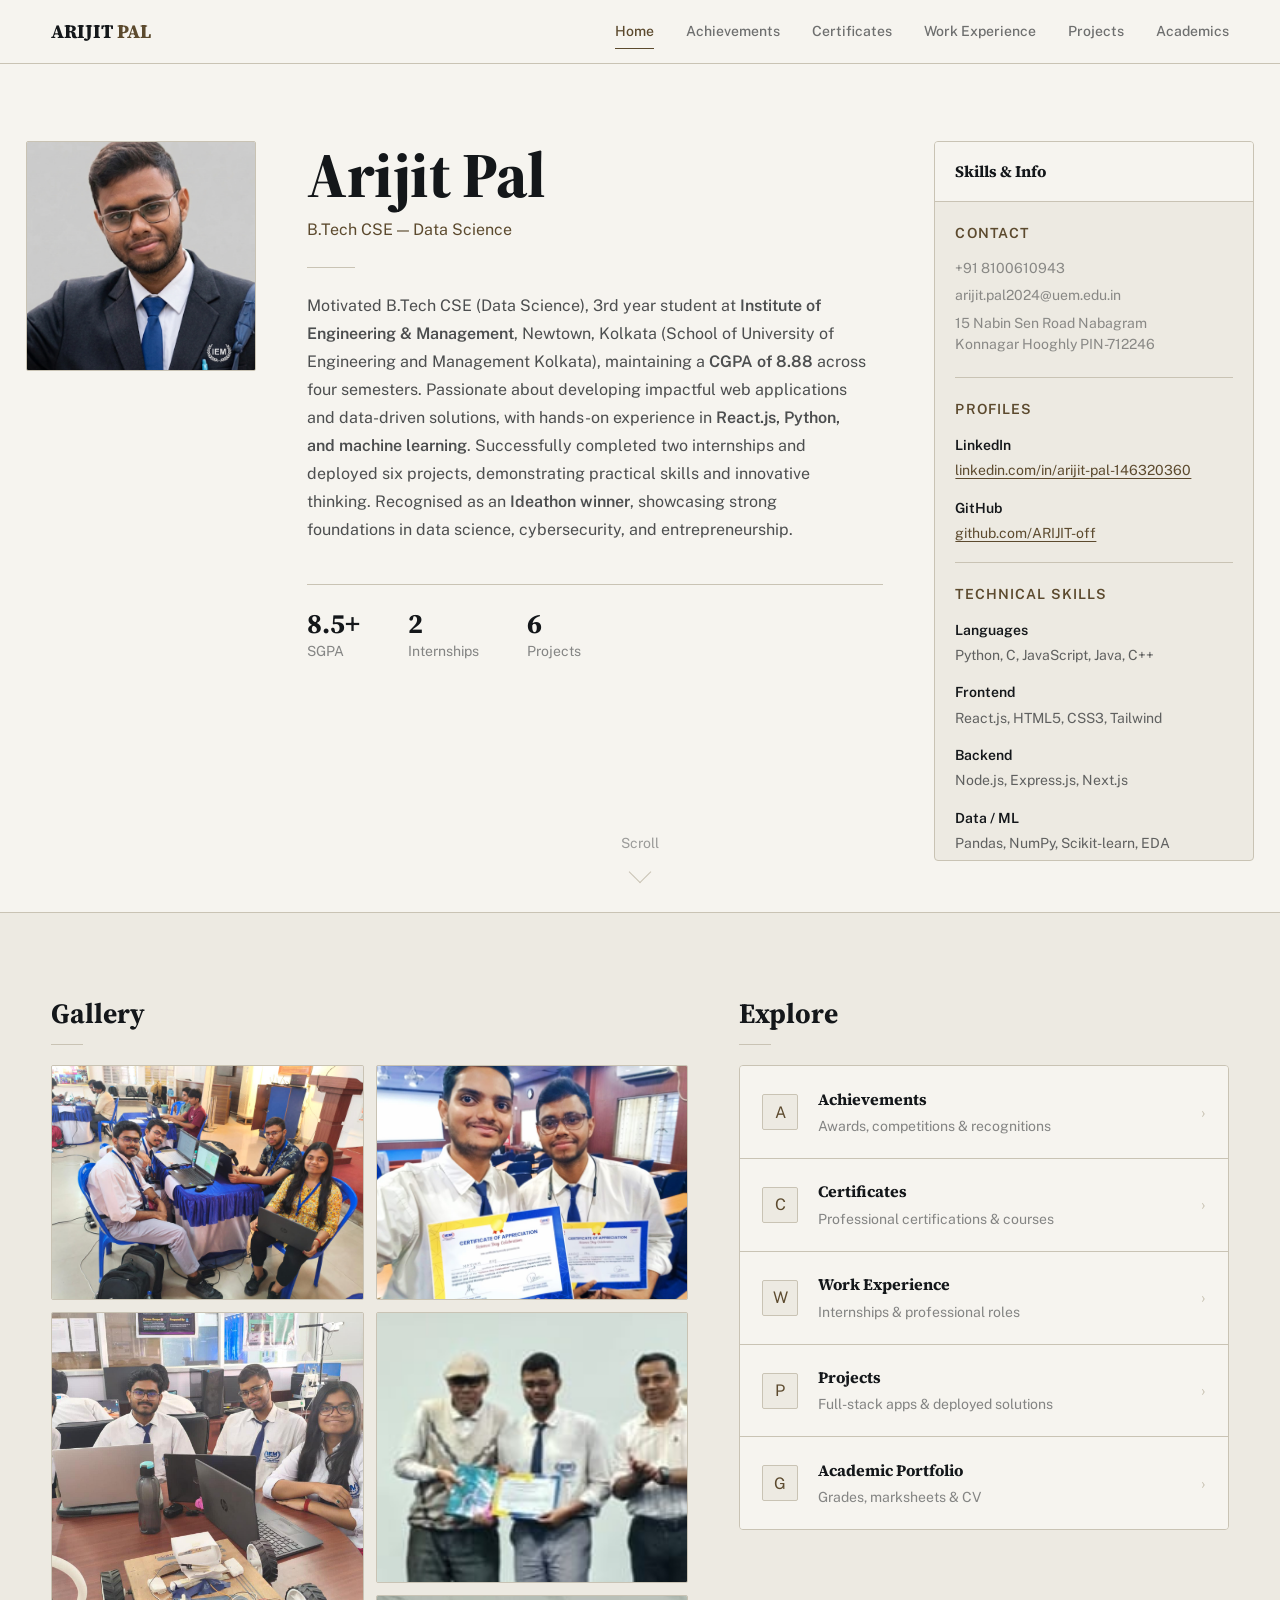
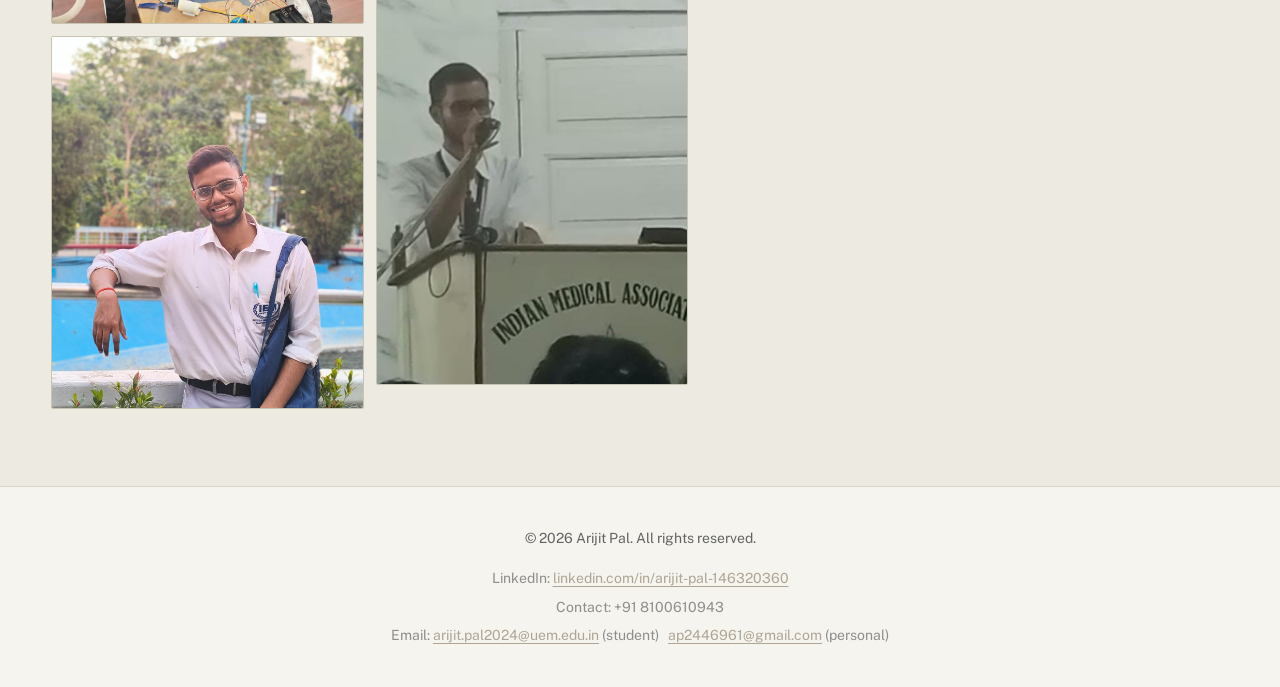
==== commit ba1fdde8: "Add Sem 4 grade card, update to 3rd year and CGPA 8.88, add subject-wise grades panel" ====
--- a/index.html
+++ b/index.html
@@ -45,10 +45,10 @@
                     <p class="hero-title">B.Tech CSE — Data Science</p>
                     <div class="hero-divider"></div>
                     <p class="hero-bio">
-                        Motivated B.Tech CSE (Data Science), 2nd year student at
+                        Motivated B.Tech CSE (Data Science), 3rd year student at
                         <strong>Institute of Engineering &amp; Management</strong>, Newtown, Kolkata
-                        (School of University of Engineering and Management Kolkata), consistently achieving
-                        a <strong>8.5+ SGPA</strong>. Passionate about developing impactful web applications
+                        (School of University of Engineering and Management Kolkata), maintaining a
+                        <strong>CGPA of 8.88</strong> across four semesters. Passionate about developing impactful web applications
                         and data-driven solutions, with hands-on experience in <strong>React.js, Python,
                             and machine learning</strong>. Successfully completed two internships and deployed
                         six projects, demonstrating practical skills and innovative thinking. Recognised
